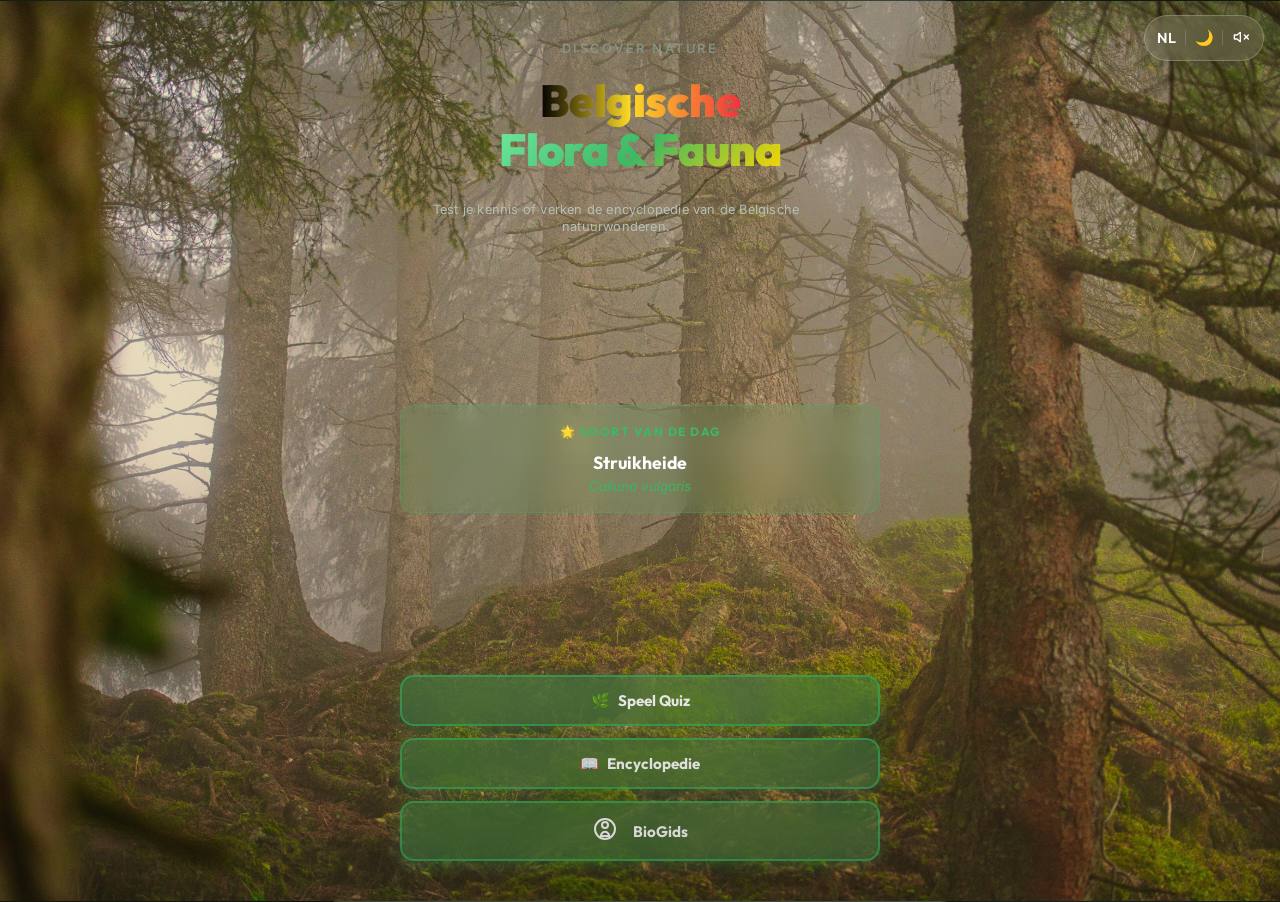
==== index.html @ beb0c64a "Make SOTD card same width as action buttons - Set SOTD card max-width to 480px matching button conta" ====
<!DOCTYPE html>
<html lang="en">
<head>
    <meta charset="UTF-8">
    <meta name="viewport" content="width=device-width, initial-scale=1.0">
    <title data-i18n="title">Belgian Fauna & Flora</title>
    <link rel="manifest" href="manifest.json">
    <meta name="theme-color" content="#0f1610">
    <!-- iOS PWA -->
    <link rel="apple-touch-icon" href="assets/images/icon-180.png">
    <meta name="apple-mobile-web-app-capable" content="yes">
    <meta name="apple-mobile-web-app-status-bar-style" content="black-translucent">
    <meta name="apple-mobile-web-app-title" content="FaunaFlora">
    <link rel="preconnect" href="https://fonts.googleapis.com">
    <link rel="preconnect" href="https://fonts.gstatic.com" crossorigin>
    <link href="https://fonts.googleapis.com/css2?family=Inter:wght@300;400;600;800&family=Outfit:wght@300;500;700;900&display=swap" rel="stylesheet">
    <link rel="stylesheet" href="css/style.css?v=277">
</head>
<body>
    <div class="bg-shape bg-shape-1"></div>
    <div class="bg-shape bg-shape-2"></div>
    <div class="bg-overlay"></div>

    <!-- ══ SPLASH / LOADING SCREEN ══════════════════════════════════════ -->
    <div id="splash-screen" class="splash-screen">
        <div class="splash-content">
            <!-- Animated nature icons floating in background -->
            <div class="splash-particles">
                <span class="splash-particle" style="--delay:0s; --x:15%; --y:20%; --dur:6s">🍃</span>
                <span class="splash-particle" style="--delay:1.2s; --x:75%; --y:15%; --dur:7s">🌿</span>
                <span class="splash-particle" style="--delay:0.5s; --x:25%; --y:70%; --dur:5.5s">🦋</span>
                <span class="splash-particle" style="--delay:2s; --x:80%; --y:65%; --dur:6.5s">🌸</span>
                <span class="splash-particle" style="--delay:1.8s; --x:50%; --y:85%; --dur:5s">🍄</span>
                <span class="splash-particle" style="--delay:0.8s; --x:60%; --y:30%; --dur:7.5s">🐦</span>
                <span class="splash-particle" style="--delay:2.5s; --x:35%; --y:45%; --dur:6s">🌻</span>
                <span class="splash-particle" style="--delay:1.5s; --x:90%; --y:40%; --dur:5.8s">🦔</span>
            </div>

            <!-- Main logo area -->
            <div class="splash-logo">
                <div class="splash-icon-ring">
                    <svg viewBox="0 0 120 120" class="splash-ring-svg">
                        <circle cx="60" cy="60" r="54" fill="none" stroke="rgba(61,184,99,0.2)" stroke-width="2"/>
                        <circle cx="60" cy="60" r="54" fill="none" stroke="var(--accent-primary)" stroke-width="2.5"
                                stroke-dasharray="340" stroke-dashoffset="340" stroke-linecap="round"
                                class="splash-ring-progress"/>
                    </svg>
                    <span class="splash-leaf">🌱</span>
                </div>
            </div>

            <h1 class="splash-title">
                <span class="splash-title-top">Belgian</span>
                <span class="splash-title-main">Fauna & Flora</span>
            </h1>

            <div class="splash-loader">
                <div class="splash-loader-bar">
                    <div class="splash-loader-fill"></div>
                </div>
                <span class="splash-loader-text" id="splash-status">Laden...</span>
            </div>
        </div>
    </div>

    <main id="app-container" class="glass-panel" style="display:none;">

        <!-- ══ 1. HOME ══════════════════════════════════════════════════════ -->
        <section id="screen-home" class="screen active">
            <header>
                <div class="hero-parallax-container" id="hero-parallax">
                    <div class="hero-parallax-inner" id="hero-parallax-inner">
                        <img src="juncala-forest-homepage.jpg"
                             alt="Belgian Forest"
                             id="home-forest-img"
                             referrerpolicy="no-referrer"
                             onerror="this.parentElement.parentElement.classList.add('hero-fallback')">

                        <!-- Controls bar on hero -->
                        <div class="controls-bar hero-controls-bar">
                            <select id="lang-select" class="lang-select" aria-label="Taal kiezen">
                                <option value="nl" selected>NL</option>
                                <option value="en">EN</option>
                                <option value="fr">FR</option>
                            </select>
                            <div class="controls-divider"></div>
                            <button id="btn-dark" class="ctrl-btn" title="Dark/Light mode" aria-label="Toggle dark mode">
                                <span id="dark-icon">🌙</span>
                            </button>
                            <div class="controls-divider"></div>
                            <button id="btn-audio" class="ctrl-btn" aria-label="Toggle background sound">
                                <span id="audio-icon">
                                    <svg xmlns="http://www.w3.org/2000/svg" width="16" height="16" viewBox="0 0 24 24"
                                         fill="none" stroke="currentColor" stroke-width="2" stroke-linecap="round" stroke-linejoin="round">
                                        <polygon points="11 5 6 9 2 9 2 15 6 15 11 19 11 5"></polygon>
                                        <line x1="23" y1="9" x2="17" y2="15"></line>
                                        <line x1="17" y1="9" x2="23" y2="15"></line>
                                    </svg>
                                </span>
                            </button>
                        </div>

                        <!-- Title overlaid on hero -->
                        <div class="hero-title-overlay">
                            <div class="hero-content-top">
                                <div class="hero-subtitle" data-i18n="discover">Discover Nature</div>
                                <h1 class="hero-title">
                                    <span class="belgian-word"><span class="belgian-part-1">Belg</span><span class="belgian-part-2">ische</span></span><br>
                                    <span class="highlight">Fauna &amp; Flora</span>
                                </h1>
                                <p class="hero-description" data-i18n="desc">Test your knowledge or explore the encyclopedia of Belgium's natural wonders.</p>
                            </div>

                            <!-- Species of the Day in Hero -->
                            <div id="sotd-card-hero" class="sotd-card-hero hidden">
                                <div class="sotd-hero-label">🌟 <span data-i18n="sotdLabel">Soort van de dag</span></div>
                                <div class="sotd-hero-body">
                                    <img id="sotd-img-hero" src="" alt="" referrerpolicy="no-referrer">
                                    <div class="sotd-hero-info">
                                        <div id="sotd-name-hero" class="sotd-hero-name"></div>
                                        <div id="sotd-scientific-hero" class="sotd-hero-scientific"></div>
                                    </div>
                                </div>
                            </div>

                            <div class="hero-action-buttons">
                                <button id="btn-play-hero" class="btn btn-hero btn-hero-primary">
                                    <span class="play-svg-target" style="margin-right:8px"></span> <span data-i18n="play">Speel Quiz</span>
                                </button>
                                <button id="btn-learn-hero" class="btn btn-hero">
                                    <span class="learn-svg-target" style="margin-right:8px"></span> <span data-i18n="learn">Encyclopedie</span>
                                </button>
                                <button id="btn-biogids-hero" class="btn btn-hero">
                                    <span class="biogids-svg-target" style="margin-right:8px"></span> <span data-i18n="biogids">BioGids</span>
                                </button>
                            </div>
                        </div>
                    </div>
                </div>

            </header>

            <div id="sotd-card" class="sotd-card hidden">
                <div class="sotd-label">🌟 <span data-i18n="sotdLabel">Soort van de dag</span> <span class="sotd-tap-hint" data-i18n="sotdTap">Tik voor details →</span></div>
                <div class="sotd-body">
                    <img id="sotd-img" src="" alt="" referrerpolicy="no-referrer">
                    <div class="sotd-info">
                        <div id="sotd-name" class="sotd-name"></div>
                        <div id="sotd-scientific" class="sotd-scientific"></div>
                        <div id="sotd-fact" class="sotd-fact"></div>
                    </div>
                </div>
            </div>
        </section>

        <!-- ══ 2. QUIZ CONFIG ══════════════════════════════════════════════ -->
        <section id="screen-config" class="screen hidden">
            <div class="header-content">
                <button class="icon-btn transition back-btn" data-target="screen-home">
                    <span class="back-svg-target"></span>
                </button>
                <h1 data-i18n="setup">Quiz Instellen</h1>
            </div>
            <div class="config-hero">
                <div class="config-hero-icon"><span class="quiz-svg-target"></span></div>
                <p class="config-hero-sub" data-i18n="setupDesc">Kies je categorie en moeilijkheidsgraad</p>
            </div>
            <div class="config-options">
                <!-- Category cards -->
                <div class="form-group">
                    <label>Select Category</label>
                    <div id="category-selector" class="cat-cards-wrap">
                        <!-- Row 1: Alles + Dieren -->
                        <div class="cat-cards-row">
                            <button class="cat-card active" data-val="all" style="--card-hue:160;--card-color:#3db863">
                                <span class="cat-card-icon">🌍</span>
                                <span class="cat-card-label">Alles</span>
                            </button>
                            <button class="cat-card" data-val="dieren" style="--card-hue:200;--card-color:#56c4e8">
                                <span class="cat-card-icon">🐾</span>
                                <span class="cat-card-label">Dieren</span>
                            </button>
                        </div>
                        <div class="cat-accordion" data-for="dieren">
                            <button class="select-chip sub-chip" data-val="fauna">🦊 Zoogdieren</button>
                            <button class="select-chip sub-chip" data-val="birds">🐦 Vogels</button>
                            <button class="select-chip sub-chip" data-val="insects">🦋 Insecten</button>
                        </div>
                        <!-- Row 2: Planten + Fungi -->
                        <div class="cat-cards-row">
                            <button class="cat-card" data-val="planten" style="--card-hue:110;--card-color:#7ec860">
                                <span class="cat-card-icon">🌿</span>
                                <span class="cat-card-label">Planten</span>
                            </button>
                            <button class="cat-card" data-val="fungi" style="--card-hue:275;--card-color:#c87ef0">
                                <span class="cat-card-icon">🍄</span>
                                <span class="cat-card-label">Fungi</span>
                            </button>
                        </div>
                        <div class="cat-accordion" data-for="planten">
                            <button class="select-chip sub-chip" data-val="flora">🌸 Wilde Bloemen</button>
                            <button class="select-chip sub-chip" data-val="trees">🌲 Bomen</button>
                            <button class="select-chip sub-chip" data-val="agriculture">🌾 Gekweekt</button>
                        </div>
                    </div>
                </div>
                <!-- Difficulty -->
                <div class="form-group">
                    <label>Select Difficulty</label>
                    <div class="difficulty-bar" id="difficulty-selector">
                        <button class="diff-btn active" data-val="easy">
                            <span class="diff-stars">★</span>
                            <span class="diff-label">Gemakkelijk</span>
                        </button>
                        <button class="diff-btn" data-val="medium">
                            <span class="diff-stars">★★</span>
                            <span class="diff-label">Gemiddeld</span>
                        </button>
                        <button class="diff-btn" data-val="hard">
                            <span class="diff-stars">★★★</span>
                            <span class="diff-label">Moeilijk</span>
                        </button>
                        <button class="diff-btn" data-val="mixed">
                            <span class="diff-stars">🔀</span>
                            <span class="diff-label">Willekeurig</span>
                        </button>
                    </div>
                </div>
            </div>
            <!-- Quiz Length -->
            <div class="form-group" style="padding: 0 1rem;">
                <label id="label-quiz-length" style="color:var(--text-secondary);font-size:.85rem;font-weight:600;text-transform:uppercase;letter-spacing:.06em;display:block;margin-bottom:.5rem;">Aantal vragen</label>
                <div id="length-selector" class="length-selector-row">
                    <button class="length-btn" data-val="5">5</button>
                    <button class="length-btn active" data-val="10">10</button>
                    <button class="length-btn" data-val="20">20</button>
                </div>
            </div>
            <div id="config-species-count" class="config-species-count"></div>
            <div class="action-buttons bottom">
                <button id="btn-start-quiz" class="btn btn-primary w-100">Start Quiz</button>
            </div>
        </section>

        <!-- ══ 3. ACTIVE QUIZ ══════════════════════════════════════════════ -->
        <section id="screen-quiz" class="screen hidden">
            <header class="quiz-header">
                <button id="btn-stop-quiz" class="btn-stop" title="Stop quiz">✕</button>
                <div class="progress-container">
                    <div class="progress-text">Vraag <span id="current-q-num">1</span> van <span id="progress-total">10</span></div>
                    <div class="xp-bar-wrapper">
                        <div class="progress-bar">
                            <div id="progress-fill" class="progress-fill" style="width:10%"></div>
                        </div>
                        <div class="xp-label">
                            <span class="xp-icon">⚡</span>
                            <span id="xp-display">0 XP</span>
                        </div>
                    </div>
                </div>
                <div class="score-pill">🏅 <span id="current-score">0</span></div>
            </header>

            <div class="question-container">
                <h3 id="question-text">Identify this species</h3>
                <div class="image-wrapper glass-panel-inner">
                    <button id="btn-prev-image" class="image-nav-btn image-nav-btn-left" style="display:none;" aria-label="Previous image">
                        <svg viewBox="0 0 24 24" fill="none" stroke="currentColor" stroke-width="2.5" stroke-linecap="round" stroke-linejoin="round">
                            <polyline points="15 18 9 12 15 6"></polyline>
                        </svg>
                    </button>
                    <img id="question-image" src="" alt="Mystery Species" referrerpolicy="no-referrer"/>
                    <img id="range-image" src="" alt="Species Range" class="hidden" referrerpolicy="no-referrer"/>
                    <button id="btn-next-image" class="image-nav-btn image-nav-btn-right" style="display:none;" aria-label="Next image">
                        <svg viewBox="0 0 24 24" fill="none" stroke="currentColor" stroke-width="2.5" stroke-linecap="round" stroke-linejoin="round">
                            <polyline points="9 18 15 12 9 6"></polyline>
                        </svg>
                    </button>
                    <div id="image-loader" class="loader"></div>
                    <div id="image-counter" class="image-counter" style="display:none;">1/1</div>
                    <div class="image-nav-hint" id="image-nav-hint" style="display:none;">← → foto's</div>
                </div>
            </div>

            <div class="answers-grid" id="answers-container"></div>

            <div class="quiz-controls">
                <button id="btn-hint" class="btn btn-secondary btn-hint">
                    <span class="icon">💡</span> <span data-i18n="hint">Tip</span>
                </button>
                <button id="btn-range" class="btn btn-secondary btn-range hidden">
                    <span class="icon">🗺️</span> <span data-i18n="range">Kaart</span>
                </button>
                <button id="btn-next-question" class="btn btn-primary btn-next hidden">
                    <span data-i18n="next">Next</span> →
                </button>
            </div>
        </section>

        <!-- Stop modal -->
        <div id="stop-confirm-modal" class="stop-modal hidden">
            <div class="stop-modal-box glass-panel-inner">
                <div class="stop-modal-icon">🛑</div>
                <h3 id="stop-modal-title">Stop the quiz?</h3>
                <p id="stop-modal-desc">Your progress will be lost.</p>
                <div class="stop-modal-actions">
                    <button id="btn-stop-confirm" class="btn btn-primary">Yes, stop</button>
                    <button id="btn-stop-cancel" class="btn btn-secondary">Keep playing</button>
                </div>
            </div>
        </div>

        <!-- ══ 4. RESULTS ══════════════════════════════════════════════════ -->
        <section id="screen-results" class="screen hidden">
            <header><h2 id="results-title">Quiz Voltooid!</h2></header>
            <div class="results-card glass-panel-inner">
                <div class="score-circle">
                    <span id="final-score">0</span><span class="out-of" id="out-of-total">/10</span>
                </div>
                <h3 id="score-message">Goed gedaan!</h3>
                <p id="score-details">Je bent een echte kenner van de natuur.</p>
            </div>
            <!-- Fout-overzicht -->
            <div id="wrong-answers-section" class="wrong-answers-section hidden">
                <h3 class="wrong-answers-header">❌ <span id="wrong-answers-label">Fout beantwoord</span></h3>
                <div id="wrong-answers-grid" class="wrong-answers-grid"></div>
            </div>
            <div class="action-buttons">
                <button id="btn-play-again" class="btn btn-primary">Opnieuw</button>
                <button id="btn-results-home" class="btn btn-outline">Menu</button>
            </div>
        </section>

        <!-- ══ 5. ENCYCLOPEDIE ════════════════════════════════════════════ -->
        <section id="screen-learn" class="screen hidden">

            <div class="header-content">
                <button class="icon-btn transition back-btn" data-target="screen-home">
                    <span class="back-svg-target"></span>
                </button>
                <h1 data-i18n="learn">Encyclopedie</h1>
            </div>

            <!-- Search -->
            <div class="search-container">
                <div class="search-wrapper">
                    <span class="search-svg-target search-icon-abs"></span>
                    <input type="text" id="species-search"
                           placeholder="Zoek op naam, wetenschappelijke naam of familie..."
                           autocomplete="off">
                    <div class="search-suggestions" id="species-suggestions"></div>
                </div>
            </div>

            <!-- ── PRIMARY CATEGORY TABS (Hierarchical: Dieren / Planten / Fungi) ── -->
            <div class="filter-bar-row">
                <div class="filter-tabs" id="learn-filters">
                    <button class="tab active" data-filter="all">🌍 Alles</button>
                    <button class="tab tab-has-sub" data-filter="dieren">🐾 Dieren ▾</button>
                    <button class="tab tab-has-sub" data-filter="planten">🌿 Planten ▾</button>
                    <button class="tab tab-has-sub" data-filter="fungi">🍄 Fungi ▾</button>
                    <button class="tab" data-filter="collected">🏆 Collectie</button>
                </div>
                <button class="enc-sort-btn" id="enc-sort-btn" title="Sorteer A–Z / Z–A">A–Z ↕</button>
            </div>

            <!-- ── SUB-FILTER ROW ─────────────────────────────────────────
                 Level 2: children of Dieren / Planten / Fungi.
                 Level 3: deeper filters shown when a child is selected.    -->
            <div class="sub-filter-row hidden" id="sub-filters">

                <!-- Dieren sub-groups (level 2) -->
                <div class="sub-group" data-parent="dieren">
                    <span class="sub-label">Onderverdeling</span>
                    <button class="sub-tab active" data-subfilter="dieren_all">Alles</button>
                    <button class="sub-tab" data-subfilter="dieren_mammals">🦊 Zoogdieren</button>
                    <button class="sub-tab" data-subfilter="dieren_birds">🐦 Vogels</button>
                    <button class="sub-tab" data-subfilter="dieren_reptiles">🦎 Reptielen</button>
                    <button class="sub-tab" data-subfilter="dieren_amphibians">🐸 Amfibieën</button>
                    <button class="sub-tab" data-subfilter="dieren_insects">🦋 Insecten</button>
                </div>

                <!-- Planten sub-groups (level 2) -->
                <div class="sub-group hidden" data-parent="planten">
                    <span class="sub-label">Onderverdeling</span>
                    <button class="sub-tab active" data-subfilter="planten_all">Alles</button>
                    <button class="sub-tab" data-subfilter="planten_flora">🌸 Wilde Bloemen</button>
                    <button class="sub-tab" data-subfilter="planten_trees">🌲 Bomen</button>
                    <button class="sub-tab" data-subfilter="planten_agriculture">🌾 Landbouwgewassen</button>
                </div>

                <!-- Fungi sub-groups (level 2) -->
                <div class="sub-group hidden" data-parent="fungi">
                    <span class="sub-label">Onderverdeling</span>
                    <button class="sub-tab active" data-subfilter="fungi_all">Alles</button>
                    <button class="sub-tab" data-subfilter="fungi_basidio">🍄 Basidiomyceten</button>
                    <button class="sub-tab" data-subfilter="fungi_asco">🧫 Ascomyceten</button>
                </div>
            </div>

            <!-- ── PHYLOGENY BANNER — navigates to screen-phylo in-app ────────────── -->
            <div class="phylo-banner">
                <div class="phylo-banner-left">
                    <div class="phylo-banner-icon">🌳</div>
                    <div class="phylo-banner-text">
                        <strong>Fylogenetische boom</strong>
                        <span>Bekijk de evolutionaire verwantschappen van alle soorten</span>
                    </div>
                </div>
                <button id="btn-open-phylo" class="phylo-banner-btn">
                    Bekijk boom <span>→</span>
                </button>
            </div>

            <!-- Species grid -->
            <div class="grid-container" id="learn-grid"></div>
        </section>

        <!-- ══ BIOGIDS SCREEN ═════════════════════════════════════════════ -->
        <section id="screen-biogids" class="screen hidden">
            <div class="header-content">
                <button class="icon-btn transition back-btn" data-target="screen-home">
                    <span class="back-svg-target"></span>
                </button>
                <h1>BioGids</h1>
            </div>

            <!-- Search bar -->
            <div class="biogids-search-wrap">
                <input class="biogids-search-input" id="biogids-search" type="text" placeholder="Zoek onderwerp…" data-placeholder="biogidsSearch">
            </div>

            <!-- BioGids cards grid -->
            <div class="biogids-grid" id="biogids-grid"></div>

            <!-- Empty state -->
            <div class="biogids-empty" id="biogids-empty" style="display:none">
                <div class="biogids-empty-icon">🔍</div>
                <p data-i18n="noResults">Geen onderwerpen gevonden</p>
            </div>
        </section>

        <!-- ══ PHYLOGENY SCREEN ══════════════════════════════════════════ -->
        <section id="screen-phylo" class="screen hidden phylo-screen">
            <div class="header-content">
                <button class="icon-btn transition back-btn" data-target="screen-learn">
                    <span class="back-svg-target"></span>
                </button>
                <h1>🌳 Fylogenetische boom</h1>
                <div class="phylo-sp-count" id="phylo-sp-count"></div>
            </div>

            <div class="phylo-filter-bar" id="phylo-filter-bar">
                <button class="phylo-chip active" data-g="all">🌍 Alles</button>
                <button class="phylo-chip" data-g="dieren">🐾 Dieren</button>
                <button class="phylo-chip" data-g="planten">🌿 Planten</button>
                <button class="phylo-chip" data-g="fungi">🍄 Fungi</button>
                <div class="phylo-search-wrap">
                    <input class="phylo-search-input" id="phylo-search" type="text" placeholder="Zoek soort…">
                </div>
            </div>

            <div class="phylo-legend">
                <span class="phylo-leg"><span class="phylo-leg-dot" style="background:#3db863"></span>Zoogdieren</span>
                <span class="phylo-leg"><span class="phylo-leg-dot" style="background:#56c4e8"></span>Vogels</span>
                <span class="phylo-leg"><span class="phylo-leg-dot" style="background:#f0c05a"></span>Insecten</span>
                <span class="phylo-leg"><span class="phylo-leg-dot" style="background:#7ec860"></span>Dicotylen</span>
                <span class="phylo-leg"><span class="phylo-leg-dot" style="background:#f0c05a;border:1px dashed #c89030"></span>Monocotylen</span>
                <span class="phylo-leg"><span class="phylo-leg-dot" style="background:#c87ef0"></span>Fungi</span>
                <span class="phylo-leg"><span class="phylo-leg-dot" style="background:#8de87a"></span>Reptielen/Amfibieën</span>
            </div>

            <div class="phylo-tree-wrap" id="phylo-tree-wrap">
                <div class="phylo-empty" id="phylo-empty" style="display:none">
                    <div class="phylo-empty-icon">🌱</div>
                    <p>Geen soorten gevonden</p>
                </div>
            </div>
        </section>

    </main>

    <!-- ══ SPECIES DETAIL MODAL ══════════════════════════════════════════ -->
    <div id="details-modal" class="modal-backdrop hidden">
        <div class="modal wikipedia-article glass-panel">
            <button id="btn-close-modal" class="btn-close">×</button>
            <div class="article-header">
                <div class="tag" id="modal-tag">Category</div>
                <h1 id="modal-title">Species Name</h1>
                <h4 id="modal-scientific">Scientific Name</h4>
            </div>
            <div class="article-body">
                <div class="article-main">
                    <p id="modal-description">Description goes here.</p>
                    <div class="article-section fun-fact-section" id="modal-funfact-section" style="display:none">
                        <h3><span class="icon">💡</span> <span id="label-funfact">Wist je dat?</span></h3>
                        <p id="modal-funfact-text" class="fun-fact-text"></p>
                    </div>
                    <div class="article-section">
                        <h3><span class="icon">🏘️</span> Habitat</h3>
                        <p id="modal-habitat-text"></p>
                    </div>
                    <div class="article-section">
                        <h3><span class="icon">💎</span> <span id="label-rarity">Rarity</span></h3>
                        <p id="modal-rarity-text"></p>
                    </div>
                    <div class="article-section">
                        <h3><span class="icon">📏</span> <span id="label-size">Size</span></h3>
                        <p id="modal-size-text"></p>
                    </div>
                    <div class="article-section">
                        <h3><span class="icon">🍽️</span> <span id="label-diet">Diet</span></h3>
                        <p id="modal-diet-text"></p>
                    </div>
                </div>
                <aside class="infobox">
                    <div class="infobox-image">
                        <img id="modal-image" src="" alt="Species Detail" referrerpolicy="no-referrer">
                    </div>
                    <div class="infobox-title" id="label-classification">Scientific Classification</div>
                    <table class="infobox-table">
                        <tr><th id="label-info-scientific">Species</th><td id="modal-infobox-scientific" style="font-style:italic">—</td></tr>
                        <tr><th id="label-info-family">Family</th><td id="modal-infobox-family">—</td></tr>
                        <tr><th id="label-info-category">Category</th><td id="modal-infobox-category">—</td></tr>
                        <tr><th id="label-info-habitat">Habitat</th><td id="modal-habitat">—</td></tr>
                        <tr><th id="label-info-rarity">Rarity</th><td id="modal-rarity">—</td></tr>
                        <tr><th id="label-info-size">Size</th><td id="modal-infobox-size">—</td></tr>
                        <tr><th id="label-info-diet">Diet</th><td id="modal-infobox-diet">—</td></tr>
                        <tr id="modal-iucn-row" style="display:none">
                          <th>IUCN</th>
                          <td><span id="modal-iucn-badge" class="iucn-badge">LC</span></td>
                        </tr>
                    </table>
                </aside>
                <div id="modal-xeno-section" style="display:none;padding:12px 0 0;">
                    <a id="modal-xeno-link" href="#" target="_blank" rel="noopener" class="xeno-btn">
                        <span class="xeno-icon">🔊</span>
                        <span id="xeno-label">Beluister geluiden op Xeno-canto</span>
                        <span class="xeno-arrow">↗</span>
                    </a>
                </div>
            </div>
        </div>
    </div>

    <!-- ══ BIOGIDS DETAIL MODAL ══════════════════════════════════════════ -->
    <div id="biogids-detail-modal" class="modal-backdrop hidden">
        <div class="modal biogids-modal glass-panel">
            <button id="btn-close-biogids-modal" class="btn-close">×</button>
            <div class="biogids-modal-header">
                <div class="biogids-modal-icon" id="biogids-modal-icon">🔬</div>
                <h1 id="biogids-modal-title">Topic Title</h1>
            </div>
            <div class="biogids-modal-body">
                <!-- Content section -->
                <div class="biogids-content">
                    <p id="biogids-modal-content">Content goes here.</p>

                    <!-- Comparison table if applicable -->
                    <div id="biogids-comparison-section" class="biogids-comparison-section" style="display:none">
                        <h3>Vergelijking</h3>
                        <div class="biogids-comparison-table" id="biogids-comparison-table"></div>
                    </div>

                    <!-- Related species -->
                    <div id="biogids-species-section" class="biogids-species-section" style="display:none">
                        <h3>Voorbeeldsoorten</h3>
                        <div class="biogids-species-links" id="biogids-species-links"></div>
                    </div>
                </div>

                <!-- Quiz section -->
                <div class="biogids-quiz-section" id="biogids-quiz-section">
                    <h3>📝 Mini-Quiz</h3>
                    <div class="quiz-container" id="quiz-container"></div>
                </div>
            </div>
        </div>
    </div>

    <script src="js/data/species_data.js?v=275"></script>
    <script src="js/data/biogids_data.js?v=275"></script>
    <script src="js/app.js?v=275"></script>
    <script>
        if ('serviceWorker' in navigator) {
            window.addEventListener('load', () => {
                navigator.serviceWorker.register('./sw.js')
                    .then(r => console.log('SW OK', r))
                    .catch(e => console.log('SW fail', e));
            });
        }
    </script>
</body>
</html>
---- css/style.css ----
/* ==========================================================================
   Light mode (toggled via body.light-mode)
   ========================================================================== */
body.light-mode {
    --bg-dark: #f0f4f0;
    --bg-gradient-start: #e8f5e9;
    --bg-gradient-end: #c8e6c9;
    --bg-overlay: rgba(255, 255, 255, 0.25);
    --glass-bg: rgba(255, 255, 255, 0.65);
    --glass-border: rgba(0, 0, 0, 0.1);
    --glass-shadow: 0 8px 32px 0 rgba(0, 0, 0, 0.12);
    --text-primary: #1a2e1a;
    --text-secondary: #3d5a3d;
    --text-tertiary: #5a7a5a;
    background: linear-gradient(135deg, var(--bg-gradient-start), var(--bg-gradient-end)) !important;
    color: var(--text-primary);
}
body.light-mode .bg-shape { opacity: 0.12; }
body.light-mode .glass-panel,
body.light-mode .glass-panel-inner {
    background: rgba(255,255,255,0.7) !important;
    border-color: rgba(0,0,0,0.08) !important;
    color: var(--text-primary);
}
body.light-mode .screen { background: transparent; }
body.light-mode .icon-btn { color: var(--text-primary); }
body.light-mode .answer-widget { background: rgba(0,0,0,0.06); border-color: rgba(0,0,0,0.15); color: var(--text-primary); }
body.light-mode .select-chip, body.light-mode .diff-btn { background: rgba(0,0,0,0.06); border-color: rgba(0,0,0,0.15); color: var(--text-primary); }
body.light-mode .infobox { background: rgba(0,0,0,0.04); }
body.light-mode .infobox th, body.light-mode .infobox td { border-color: rgba(0,0,0,0.08); color: var(--text-primary); }
body.light-mode .learn-card-info { background: rgba(255,255,255,0.9); }
body.light-mode .learn-card-title, body.light-mode .learn-card-scientific { color: var(--text-primary); }
body.light-mode .wrong-answer-card { background: rgba(0,0,0,0.04); border-color: rgba(0,0,0,0.1); }

/* ==========================================================================
   Design System variables
   ========================================================================== */
:root {
    /* Background */
    --bg-dark: #0f1610;
    --bg-gradient-start: #0d1810;
    --bg-gradient-end: #1a3a22;
    --bg-overlay: rgba(0, 0, 0, 0.4);

    /* Primary Action Colors */
    --accent-primary: #3db863;
    --accent-primary-hover: #50d98a;
    --accent-primary-dark: #2a8c47;
    --accent-primary-light: #70e8a0;

    /* Secondary & Accent */
    --accent-secondary: #ffd700;
    --accent-secondary-light: #ffeb66;
    --accent-tertiary: #ef3340;

    /* Status Colors */
    --success-color: #2bcf65;
    --success-bg: rgba(43, 207, 101, 0.15);
    --warning-color: #ffb648;
    --warning-bg: rgba(255, 182, 72, 0.15);
    --error-color: #f05454;
    --error-bg: rgba(240, 84, 84, 0.15);
    --info-color: #56b4e8;
    --info-bg: rgba(86, 180, 232, 0.15);

    /* Text */
    --text-primary: #ffffff;
    --text-secondary: #b3bfb7;
    --text-tertiary: #8a9a8f;

    /* Glass Morphism */
    --glass-bg: rgba(255, 255, 255, 0.06);
    --glass-border: rgba(255, 255, 255, 0.12);
    --glass-shadow: 0 8px 32px 0 rgba(0, 0, 0, 0.37);
    --glass-blur: blur(12px);

    /* Typography */
    --font-heading: 'Outfit', sans-serif;
    --font-body: 'Inter', sans-serif;

    /* Spacing & Radius */
    --border-radius-lg: 24px;
    --border-radius-md: 16px;
    --border-radius-sm: 8px;

    /* Transitions */
    --transition-fast: 0.2s ease;
    --transition-smooth: 0.4s cubic-bezier(0.16, 1, 0.3, 1);
    --transition-bounce: 0.4s cubic-bezier(0.68, -0.55, 0.265, 1.55);
}

/* ==========================================================================
   Base Reset
   ========================================================================== */
* {
    margin: 0;
    padding: 0;
    box-sizing: border-box;
}

body {
    background-color: var(--bg-dark);
    color: var(--text-primary);
    font-family: var(--font-body);
    min-height: 100vh;
    display: flex;
    justify-content: center;
    align-items: flex-start;
    padding: 0;
    overflow-x: hidden;
    position: relative;
    -webkit-font-smoothing: antialiased;
}

/* ==========================================================================
   Animated Background
   ========================================================================== */
.bg-overlay {
    position: fixed;
    top: 0; left: 0; right: 0; bottom: 0;
    background: radial-gradient(circle at 50% 100%, var(--bg-gradient-end) 0%, var(--bg-gradient-start) 100%);
    z-index: -2;
}

.bg-shape {
    position: fixed;
    filter: blur(80px);
    z-index: -1;
    opacity: 0.6;
    animation: float 20s infinite ease-in-out;
}

.bg-shape-1 {
    width: 40vw; height: 40vw;
    background: radial-gradient(circle, #225a38 0%, transparent 70%);
    top: -10%; left: -10%;
    animation-delay: 0s;
}

.bg-shape-2 {
    width: 50vw; height: 50vw;
    background: radial-gradient(circle, #1c4558 0%, transparent 70%);
    bottom: -20%; right: -10%;
    animation-delay: -5s;
}

@keyframes float {
    0%, 100% { transform: translate(0, 0); }
    33% { transform: translate(30px, -50px); }
    66% { transform: translate(-20px, 20px); }
}

/* ==========================================================================
   Typography
   ========================================================================== */
h1, h2, h3, h4 {
    font-family: var(--font-heading);
    font-weight: 700;
    line-height: 1.3;
    color: var(--text-primary);
}

h1 {
    font-size: 3.8rem;
    margin-bottom: 24px;
    letter-spacing: -0.8px;
    font-weight: 900;
    line-height: 1.15;
}

h2 {
    font-size: 2.4rem;
    margin-bottom: 20px;
    font-weight: 800;
    letter-spacing: -0.5px;
}

h3 {
    font-size: 1.7rem;
    margin-bottom: 14px;
    font-weight: 700;
}

.highlight {
    color: var(--accent-primary);
    background: linear-gradient(135deg, var(--accent-primary), var(--accent-secondary));
    -webkit-background-clip: text;
    background-clip: text;
    -webkit-text-fill-color: transparent;
}

.gradient-belgian {
    background: linear-gradient(90deg, #000000 0%, #FDDA24 45%, #EF3340 100%);
    -webkit-background-clip: text;
    background-clip: text;
    -webkit-text-fill-color: transparent;
    font-weight: 900;
    letter-spacing: -0.5px;
}

p {
    color: var(--text-secondary);
    line-height: 1.7;
    font-size: 1.05rem;
    letter-spacing: 0.2px;
}

.subtitle {
    text-transform: uppercase;
    letter-spacing: 3.5px;
    font-size: 0.85rem;
    color: var(--text-secondary);
    margin-bottom: 12px;
    font-weight: 600;
    opacity: 0.9;
}

/* ==========================================================================
   Glassmorphism
   ========================================================================== */
.glass-panel {
    background: var(--glass-bg);
    backdrop-filter: var(--glass-blur);
    -webkit-backdrop-filter: var(--glass-blur);
    border: 1px solid var(--glass-border);
    box-shadow: var(--glass-shadow);
    border-radius: var(--border-radius-lg);
    width: 90%;
    max-width: 650px;
    min-height: 80vh;
    padding: 0 32px 0 32px;
    position: relative;
    overflow: visible;
    display: flex;
    flex-direction: column;
}

.glass-panel-inner {
    background: rgba(0, 0, 0, 0.2);
    border: 1px solid rgba(255, 255, 255, 0.05);
    border-radius: var(--border-radius-md);
    padding: 28px;
}

/* ==========================================================================
   Screen Management
   ========================================================================== */
.screen {
    display: none;
    flex-direction: column;
    height: 100%;
    flex: 1;
    animation: fadeIn var(--transition-smooth);
}

.screen.active { display: flex; }

#screen-home {
    padding: 0 !important;
    min-height: auto;
}

.hidden { display: none !important; }

@keyframes fadeIn {
    from { opacity: 0; transform: translateY(10px); }
    to { opacity: 1; transform: translateY(0); }
}

/* ==========================================================================
   HERO PARALLAX - IMMERSIVE FULL SCREEN
   ========================================================================== */
.hero-parallax-container {
    width: 100vw;
    height: 100vh;
    margin-top: 0;
    margin-left: calc(-50vw + 50%);
    border-radius: 0;
    overflow: hidden;
    position: relative;
    box-shadow: none;
    background: linear-gradient(135deg, #c8e6c9 0%, #e8f5e9 100%);
}

.hero-parallax-inner {
    width: 100%;
    height: 100%;
    position: absolute;
    top: 0;
    left: 0;
    will-change: transform;
}

.hero-parallax-inner img {
    width: 100%;
    height: 100%;
    object-fit: cover;
    display: block;
    transition: opacity 0.5s ease;
}

/* Fallback state when image 404s */
.hero-fallback .hero-parallax-inner::before {
    content: '🌲🦊🌿🐦🍄';
    position: absolute;
    inset: 0;
    display: flex;
    align-items: center;
    justify-content: center;
    font-size: 2.5rem;
    letter-spacing: 12px;
    background: linear-gradient(135deg, #1a3d22, #0d2b18);
    z-index: 1;
}

/* Controls bar on hero */
.hero-controls-bar {
    position: absolute;
    top: 14px;
    right: 16px;
    z-index: 3;
    margin: 0 !important;
    background: rgba(255, 255, 255, 0.12) !important;
    border: 1px solid rgba(255, 255, 255, 0.2) !important;
    border-radius: 50px !important;
    backdrop-filter: blur(12px) !important;
    padding: 6px 4px !important;
    display: flex !important;
    align-items: center !important;
    gap: 0 !important;
}

.hero-controls-bar .lang-select,
.hero-controls-bar .ctrl-btn {
    background: transparent !important;
    border: none !important;
    color: var(--text-primary) !important;
    padding: 6px 0 !important;
    border-radius: 40px !important;
    transition: all var(--transition-fast) !important;
    flex: 1 !important;
    display: flex !important;
    align-items: center !important;
    justify-content: center !important;
    min-width: 36px !important;
    height: 32px !important;
}

.hero-controls-bar .lang-select {
    font-weight: 600 !important;
    font-size: 0.9rem !important;
    text-align: center !important;
}

.hero-controls-bar .ctrl-btn {
    width: auto !important;
}

.hero-controls-bar .controls-divider {
    background: rgba(255, 255, 255, 0.15) !important;
    height: 16px !important;
    width: 1px !important;
    margin: 0 !important;
    flex-shrink: 0 !important;
}

.hero-controls-bar .lang-select:hover,
.hero-controls-bar .ctrl-btn:hover {
    background: rgba(255, 255, 255, 0.2) !important;
}

/* Title overlay on hero */
.hero-title-overlay {
    position: absolute;
    inset: 0;
    display: flex;
    flex-direction: column;
    justify-content: space-between;
    align-items: center;
    padding: 40px 24px;
    z-index: 2;
    background: linear-gradient(
        135deg,
        rgba(0, 0, 0, 0.08) 0%,
        rgba(0, 0, 0, 0.12) 50%,
        rgba(0, 0, 0, 0.15) 100%
    );
    color: var(--text-primary);
    text-align: center;
}

.hero-content-top {
    display: flex;
    flex-direction: column;
    gap: 16px;
}

.hero-action-buttons {
    display: flex;
    flex-direction: column;
    gap: 12px;
    width: 100%;
    max-width: 480px;
}

/* SOTD in Hero */
.sotd-card-hero {
    background: rgba(61, 184, 99, 0.15);
    border: 1px solid rgba(61, 184, 99, 0.35);
    border-radius: 12px;
    padding: 18px 20px;
    margin: 28px auto 20px auto;
    width: 100%;
    max-width: 480px;
    backdrop-filter: blur(12px);
    transition: all 0.3s ease;
}

.sotd-card-hero.hidden {
    display: none;
}

.sotd-hero-label {
    font-family: var(--font-heading);
    font-weight: 700;
    font-size: 0.75rem;
    text-transform: uppercase;
    letter-spacing: 1.5px;
    color: var(--accent-primary);
    margin-bottom: 12px;
}

.sotd-hero-body {
    display: flex;
    gap: 16px;
    align-items: center;
}

.sotd-hero-body img {
    width: 72px;
    height: 72px;
    border-radius: 10px;
    object-fit: cover;
    border: 1px solid rgba(61, 184, 99, 0.3);
    flex-shrink: 0;
    background: rgba(0, 0, 0, 0.2);
}

.sotd-hero-info {
    flex: 1;
}

.sotd-hero-name {
    font-family: var(--font-heading);
    font-size: 1.1rem;
    font-weight: 700;
    color: var(--text-primary);
    margin-bottom: 4px;
}

.sotd-hero-scientific {
    font-size: 0.85rem;
    color: var(--accent-primary);
    font-style: italic;
}

.hero-subtitle {
    font-size: 0.8rem;
    font-weight: 600;
    letter-spacing: 2.5px;
    text-transform: uppercase;
    color: var(--text-tertiary);
    margin-bottom: 4px;
    opacity: 0.85;
}

.hero-title {
    font-family: var(--font-heading);
    font-size: 2.8rem;
    font-weight: 900;
    line-height: 1.1;
    margin-bottom: 10px;
    color: var(--text-primary);
}

.belgian-word {
    display: block;
}

.belgian-part-1 {
    color: #000000;
    font-weight: 900;
}

.belgian-part-2 {
    color: #FDDA24;
    font-weight: 900;
}

.hero-title .highlight {
    background: linear-gradient(135deg, var(--accent-primary-light), var(--accent-primary), var(--accent-secondary));
    -webkit-background-clip: text;
    -webkit-text-fill-color: transparent;
    background-clip: text;
}

.hero-description {
    font-size: 0.8rem;
    color: var(--text-secondary);
    line-height: 1.35;
    max-width: 90%;
}

/* Gradient overlay on hero (subtle background) */
.hero-parallax-container::after {
    content: '';
    position: absolute;
    inset: 0;
    background: linear-gradient(
        to bottom,
        transparent 50%,
        rgba(15, 22, 16, 0.2) 100%
    );
    pointer-events: none;
    z-index: 1;
}

.hero-overlay-text {
    position: absolute;
    bottom: 14px;
    left: 16px;
    z-index: 2;
}

.hero-badge {
    background: rgba(61, 184, 99, 0.2);
    border: 1px solid rgba(61, 184, 99, 0.4);
    backdrop-filter: blur(6px);
    color: var(--accent-primary);
    font-family: var(--font-heading);
    font-weight: 700;
    font-size: 0.8rem;
    padding: 5px 12px;
    border-radius: 20px;
    letter-spacing: 1px;
}

/* ==========================================================================
   SPECIES OF THE DAY
   ========================================================================== */
.sotd-card {
    display: none;
}

.sotd-card:hover {
    background: rgba(61, 184, 99, 0.14);
    border-color: rgba(61, 184, 99, 0.5);
    transform: translateY(-2px);
}

.sotd-card:active {
    transform: translateY(0);
}

.sotd-label {
    font-family: var(--font-heading);
    font-weight: 700;
    font-size: 0.75rem;
    text-transform: uppercase;
    letter-spacing: 2px;
    color: var(--accent-primary);
    margin-bottom: 10px;
}

.sotd-body {
    display: flex;
    gap: 14px;
    align-items: center;
}

.sotd-body img {
    width: 64px;
    height: 64px;
    border-radius: 10px;
    object-fit: cover;
    border: 1px solid rgba(255,255,255,0.1);
    flex-shrink: 0;
    background: rgba(0,0,0,0.3);
}

.sotd-info { flex: 1; min-width: 0; }

.sotd-name {
    font-family: var(--font-heading);
    font-weight: 700;
    font-size: 1rem;
    color: var(--text-primary);
    white-space: nowrap;
    overflow: hidden;
    text-overflow: ellipsis;
}

.sotd-scientific {
    font-style: italic;
    font-size: 0.78rem;
    color: var(--text-secondary);
    margin-bottom: 6px;
}

.sotd-fact {
    font-size: 0.82rem;
    color: var(--text-secondary);
    line-height: 1.4;
    display: -webkit-box;
    -webkit-line-clamp: 2;
    -webkit-box-orient: vertical;
    overflow: hidden;
}

.sotd-tap-hint {
    float: right;
    font-weight: 400;
    font-size: 0.65rem;
    text-transform: none;
    letter-spacing: 0.5px;
    opacity: 0.5;
    transition: opacity 0.2s;
}

.sotd-card:hover .sotd-tap-hint {
    opacity: 0.9;
}

/* ==========================================================================
   Buttons — Primary (filled) vs Outline
   ========================================================================== */
.btn {
    font-family: var(--font-heading);
    font-weight: 600;
    font-size: 1.1rem;
    padding: 16px 32px;
    border-radius: 50px;
    border: none;
    cursor: pointer;
    transition: var(--transition-smooth);
    display: flex;
    align-items: center;
    justify-content: center;
    gap: 10px;
}

/* Filled — main CTA */
.btn-primary {
    background: var(--accent-primary);
    color: #fff;
    border: 2px solid var(--accent-primary);
    box-shadow: 0 4px 15px rgba(61, 184, 99, 0.3);
}

.btn-primary:hover {
    background: var(--accent-primary-hover);
    border-color: var(--accent-primary-hover);
    transform: translateY(-4px) scale(1.02);
    box-shadow: 0 12px 30px rgba(61, 184, 99, 0.5), inset 0 0 20px rgba(255, 255, 255, 0.1);
}

.btn-primary:active {
    transform: translateY(-1px) scale(0.98);
}

/* Outlined — secondary CTA */
.btn-outline {
    background: transparent;
    color: var(--accent-primary);
    border: 2px solid var(--accent-primary);
}

.btn-outline:hover {
    background: rgba(61, 184, 99, 0.15);
    border-color: var(--accent-primary-hover);
    color: var(--accent-primary-hover);
    transform: translateY(-4px) scale(1.02);
    box-shadow: 0 8px 20px rgba(61, 184, 99, 0.25);
}

.btn-outline:active {
    transform: translateY(-1px) scale(0.98);
}

/* Ghost — tertiary / utility */
.btn-secondary {
    background: rgba(255, 255, 255, 0.1);
    color: var(--text-primary);
    border: 1px solid rgba(255, 255, 255, 0.2);
    backdrop-filter: blur(5px);
}

.btn-secondary:hover {
    background: rgba(255, 255, 255, 0.15);
    transform: translateY(-2px);
}

.btn-back {
    background: none;
    border: none;
    color: var(--text-secondary);
    font-family: var(--font-body);
    font-weight: 500;
    cursor: pointer;
    margin-bottom: 20px;
    font-size: 1rem;
    transition: var(--transition-fast);
    padding: 0;
    display: inline-block;
}

.btn-back:hover {
    color: var(--text-primary);
    transform: translateX(-5px);
}

/* Hero action buttons */
.btn-hero {
    background: rgba(61, 184, 99, 0.35);
    border: 2px solid rgba(61, 184, 99, 0.65);
    border-radius: 14px;
    color: #fff;
    box-shadow: 0 4px 16px rgba(61, 184, 99, 0.3);
    padding: 14px 20px;
    font-size: 0.95rem;
    font-weight: 700;
    backdrop-filter: blur(20px);
    transition: all 0.4s cubic-bezier(0.16, 1, 0.3, 1);
    position: relative;
    overflow: hidden;
    display: flex;
    align-items: center;
    justify-content: center;
    gap: 8px;
}

.btn-hero-primary {
    background: rgba(61, 184, 99, 0.35);
    border-color: rgba(61, 184, 99, 0.65);
    color: #fff;
    box-shadow: 0 4px 16px rgba(61, 184, 99, 0.3);
}

.btn-hero:hover {
    background: rgba(61, 184, 99, 0.5);
    border-color: rgba(61, 184, 99, 0.8);
    box-shadow: 0 12px 32px rgba(61, 184, 99, 0.4);
    transform: translateY(-2px);
}

.btn-hero-primary:hover {
    background: rgba(61, 184, 99, 0.5);
    border-color: rgba(61, 184, 99, 0.8);
    box-shadow: 0 12px 32px rgba(61, 184, 99, 0.4);
}

.action-buttons {
    display: none;
}

.bottom { margin-top: auto; }
.w-100 { width: 100%; }

/* ==========================================================================
   Config Selectors
   ========================================================================== */
/* Config hero header */
.config-hero {
    text-align: center;
    padding: 16px 0 8px;
}

.config-hero-icon {
    margin-bottom: 8px;
    color: var(--accent-primary);
    filter: drop-shadow(0 0 12px rgba(61, 184, 99, 0.3));
    line-height: 1;
}
.config-hero-icon svg {
    width: 40px;
    height: 40px;
}

.config-hero h2 {
    font-family: var(--font-heading);
    font-size: 1.5rem;
    margin-bottom: 4px;
}

.config-hero-sub {
    font-size: 0.85rem;
    color: var(--text-secondary);
    margin: 0;
}

.form-group { margin-bottom: 30px; }

.form-group label {
    display: flex;
    align-items: center;
    gap: 8px;
    font-family: var(--font-heading);
    font-weight: 600;
    font-size: 1.15rem;
    margin-bottom: 14px;
    color: var(--text-primary);
    padding-bottom: 8px;
    border-bottom: 1px solid rgba(255, 255, 255, 0.06);
}
.label-icon {
    display: inline-flex;
    color: var(--accent-primary);
    flex-shrink: 0;
}
.label-icon svg {
    width: 18px;
    height: 18px;
}

/* Species count preview */
.config-species-count {
    text-align: center;
    font-size: 0.85rem;
    color: var(--text-secondary);
    padding: 8px 0 4px;
    font-family: var(--font-body);
    letter-spacing: 0.02em;
}

/* ── Category Cards ──────────────────────────────────────────────── */
.cat-cards-wrap {
    display: flex;
    flex-direction: column;
    gap: 12px;
}
.cat-cards-row {
    display: grid;
    grid-template-columns: 1fr 1fr;
    gap: 12px;
}

.cat-card {
    display: flex;
    flex-direction: column;
    align-items: center;
    justify-content: center;
    gap: 6px;
    padding: 20px 10px;
    border-radius: 16px;
    border: 2px solid transparent;
    cursor: pointer;
    background: linear-gradient(
        145deg,
        hsla(var(--card-hue), 50%, 40%, 0.2) 0%,
        hsla(var(--card-hue), 50%, 20%, 0.08) 100%
    );
    transition: transform 0.2s, border-color 0.25s, box-shadow 0.25s, background 0.25s;
}
.cat-card:hover {
    background: linear-gradient(
        145deg,
        hsla(var(--card-hue), 60%, 50%, 0.4) 0%,
        hsla(var(--card-hue), 60%, 30%, 0.15) 100%
    );
    transform: translateY(-6px) scale(1.02);
    border-color: hsla(var(--card-hue), 60%, 50%, 0.5);
    box-shadow: 0 12px 25px hsla(var(--card-hue), 60%, 50%, 0.3),
                inset 0 0 20px hsla(var(--card-hue), 60%, 50%, 0.1);
}

.cat-card:active {
    transform: translateY(-2px) scale(0.96);
}

.cat-card.active {
    border-color: var(--card-color);
    box-shadow: 0 0 20px hsla(var(--card-hue), 60%, 50%, 0.25),
                inset 0 0 30px hsla(var(--card-hue), 60%, 50%, 0.06);
    background: linear-gradient(
        145deg,
        hsla(var(--card-hue), 60%, 45%, 0.35) 0%,
        hsla(var(--card-hue), 60%, 25%, 0.12) 100%
    );
}

.cat-card-icon {
    font-size: 2rem;
    line-height: 1;
    filter: drop-shadow(0 2px 6px rgba(0,0,0,0.3));
}

.cat-card-label {
    font-family: var(--font-heading);
    font-weight: 700;
    font-size: 1rem;
    color: var(--text-primary);
    letter-spacing: 0.01em;
}

.cat-card.active .cat-card-label {
    color: var(--card-color);
}

/* ── Subcategory accordion ────────────────────────────────────────── */
.cat-accordion {
    display: flex;
    flex-wrap: wrap;
    gap: 8px;
    padding: 0;
    max-height: 0;
    overflow: hidden;
    opacity: 0;
    transition: max-height 0.35s cubic-bezier(0.16, 1, 0.3, 1),
                opacity 0.25s ease,
                padding 0.35s cubic-bezier(0.16, 1, 0.3, 1);
}
.cat-accordion.open {
    max-height: 120px;
    opacity: 1;
    padding: 10px 4px 4px;
}

.select-chip.sub-chip {
    background: rgba(0, 0, 0, 0.3);
    border: 1px solid rgba(255, 255, 255, 0.1);
    border-radius: 20px;
    padding: 8px 16px;
    color: var(--text-secondary);
    font-family: var(--font-body);
    font-size: 0.85rem;
    font-weight: 500;
    cursor: pointer;
    transition: background 0.2s, border-color 0.2s, color 0.2s, transform 0.15s;
}
.select-chip.sub-chip:hover {
    background: rgba(255, 255, 255, 0.06);
    color: var(--text-primary);
}
.select-chip.sub-chip:active { transform: scale(0.95); }
.select-chip.sub-chip.active {
    background: rgba(61, 184, 99, 0.2);
    border-color: var(--accent-primary);
    color: #fff;
}

/* ── Difficulty Bar ──────────────────────────────────────────────── */
.difficulty-bar {
    display: grid;
    grid-template-columns: repeat(4, 1fr);
    gap: 0;
    border-radius: 14px;
    overflow: hidden;
    border: 1px solid rgba(255, 255, 255, 0.1);
}

.diff-btn {
    display: flex;
    flex-direction: column;
    align-items: center;
    gap: 4px;
    padding: 14px 8px;
    background: rgba(0, 0, 0, 0.25);
    border: none;
    color: var(--text-secondary);
    cursor: pointer;
    transition: background 0.2s, color 0.2s;
    font-family: var(--font-body);
}
.diff-btn:not(:last-child) {
    border-right: 1px solid rgba(255, 255, 255, 0.06);
}
.diff-btn:hover {
    background: rgba(255, 255, 255, 0.05);
    color: var(--text-primary);
}

.diff-btn.active {
    background: rgba(61, 184, 99, 0.2);
    color: #fff;
}

.diff-stars {
    font-size: 1.1rem;
    letter-spacing: 2px;
    color: var(--accent-secondary);
    filter: drop-shadow(0 0 4px rgba(240, 192, 90, 0.3));
}
.diff-btn:not(.active) .diff-stars {
    opacity: 0.4;
    filter: none;
}

.diff-label {
    font-size: 0.8rem;
    font-weight: 600;
}

/* ==========================================================================
   Quiz Header & XP Bar
   ========================================================================== */
.quiz-header {
    display: flex;
    justify-content: space-between;
    align-items: center;
    margin-bottom: 30px;
    position: sticky;
    top: 0;
    z-index: 20;
    background: var(--bg-dark);
    padding: 12px 0;
    margin-left: -44px;
    margin-right: -44px;
    padding-left: 44px;
    padding-right: 44px;
    border-bottom: 1px solid rgba(255,255,255,0.06);
}

.progress-container {
    flex: 1;
    margin-right: 20px;
}

.progress-text {
    font-size: 0.9rem;
    color: var(--text-secondary);
    margin-bottom: 6px;
}

/* XP bar wrapper */
.xp-bar-wrapper {
    display: flex;
    align-items: center;
    gap: 10px;
}

.progress-bar {
    flex: 1;
    height: 8px;
    background: rgba(255, 255, 255, 0.1);
    border-radius: 10px;
    overflow: hidden;
    position: relative;
}

.progress-fill {
    height: 100%;
    background: linear-gradient(90deg, var(--accent-primary), var(--accent-secondary));
    border-radius: 10px;
    transition: width 0.5s cubic-bezier(0.16, 1, 0.3, 1);
    position: relative;
}

/* XP fill glow */
.progress-fill::after {
    content: '';
    position: absolute;
    right: 0;
    top: -2px;
    width: 10px;
    height: 12px;
    background: var(--accent-secondary);
    border-radius: 50%;
    filter: blur(3px);
    opacity: 0.8;
}

.xp-label {
    display: flex;
    align-items: center;
    gap: 4px;
    font-family: var(--font-heading);
    font-size: 0.8rem;
    font-weight: 700;
    color: var(--accent-secondary);
    white-space: nowrap;
    min-width: 52px;
}

.xp-icon { font-size: 0.9rem; }

/* XP gain animation */
@keyframes xpPop {
    0% { transform: translateY(0) scale(1); opacity: 1; }
    100% { transform: translateY(-30px) scale(1.2); opacity: 0; }
}

.xp-gain-pop {
    position: fixed;
    font-family: var(--font-heading);
    font-weight: 800;
    font-size: 1.1rem;
    color: var(--accent-secondary);
    pointer-events: none;
    z-index: 999;
    animation: xpPop 0.8s ease-out forwards;
    text-shadow: 0 0 10px rgba(240, 192, 90, 0.5);
}

.score-pill {
    background: rgba(0, 0, 0, 0.3);
    padding: 8px 16px;
    border-radius: 50px;
    font-family: var(--font-heading);
    font-weight: 600;
    border: 1px solid rgba(255, 255, 255, 0.1);
    white-space: nowrap;
}

#current-score { color: var(--accent-secondary); }

/* ==========================================================================
   Quiz Image
   ========================================================================== */
.image-wrapper {
    width: 100%;
    height: 250px;
    margin: 20px 0;
    border-radius: var(--border-radius-md);
    overflow: hidden;
    position: relative;
    display: flex;
    justify-content: center;
    align-items: center;
    background: rgba(0, 0, 0, 0.2);
    border: 1px solid rgba(255, 255, 255, 0.1);
}

.image-wrapper img {
    width: 100%;
    height: 100%;
    object-fit: contain;
    transition: opacity 0.3s;
}

.loader {
    width: 40px;
    height: 40px;
    border: 4px solid rgba(255, 255, 255, 0.1);
    border-top-color: var(--accent-primary);
    border-radius: 50%;
    animation: spin 1s linear infinite;
    position: absolute;
}

@keyframes spin { 100% { transform: rotate(360deg); } }

#image-counter {
    position: absolute;
    bottom: 10px;
    right: 10px;
    background: rgba(0, 0, 0, 0.7);
    color: #fff;
    padding: 4px 8px;
    border-radius: 4px;
    font-size: 0.75rem;
    font-weight: 600;
    z-index: 10;
}

.image-nav-hint {
    position: absolute;
    bottom: 10px;
    left: 10px;
    background: rgba(61, 184, 99, 0.8);
    color: #fff;
    padding: 4px 8px;
    border-radius: 4px;
    font-size: 0.7rem;
    font-weight: 600;
    z-index: 10;
}

.image-nav-btn {
    position: absolute;
    top: 50%;
    transform: translateY(-50%);
    background: rgba(0, 0, 0, 0.5);
    color: white;
    border: none;
    width: 44px;
    height: 44px;
    border-radius: 50%;
    cursor: pointer;
    z-index: 15;
    display: flex;
    align-items: center;
    justify-content: center;
    transition: all 0.3s cubic-bezier(0.16, 1, 0.3, 1);
    backdrop-filter: blur(4px);
    -webkit-backdrop-filter: blur(4px);
}

.image-nav-btn svg {
    width: 24px;
    height: 24px;
    stroke: white;
}

.image-nav-btn:hover {
    background: rgba(0, 0, 0, 0.75);
    transform: translateY(-50%) scale(1.1);
    box-shadow: 0 4px 16px rgba(0, 0, 0, 0.3);
}

.image-nav-btn:active {
    transform: translateY(-50%) scale(0.98);
}

.image-nav-btn-left {
    left: 12px;
}

.image-nav-btn-right {
    right: 12px;
}

@media (max-width: 640px) {
    .image-nav-btn {
        width: 48px;
        height: 48px;
    }

    .image-nav-btn svg {
        width: 26px;
        height: 26px;
    }
}

/* ==========================================================================
   Answer Widgets
   ========================================================================== */
.answers-grid {
    display: flex;
    flex-direction: column;
    gap: 12px;
    margin-top: 10px;
}

.answer-widget {
    background: rgba(255, 255, 255, 0.05);
    border: 1px solid rgba(255, 255, 255, 0.1);
    padding: 16px 20px;
    border-radius: 12px;
    color: var(--text-primary);
    font-size: 1.1rem;
    font-family: var(--font-body);
    font-weight: 500;
    text-align: left;
    cursor: pointer;
    transition: all 0.2s ease;
    display: flex;
    justify-content: space-between;
    align-items: center;
}

.answer-widget:hover:not(:disabled) {
    background: rgba(255, 255, 255, 0.1);
    transform: translateY(-2px);
    border-color: rgba(255, 255, 255, 0.3);
}

.answer-widget.correct {
    background: var(--success-bg);
    border-color: var(--success-color);
    box-shadow: 0 0 15px rgba(43, 207, 101, 0.2);
}

.answer-widget.wrong {
    background: var(--error-bg);
    border-color: var(--error-color);
}

.answer-widget:disabled { cursor: default; opacity: 0.8; }

.btn-next { flex: 1; margin-top: 0; }
.btn-next.hidden { display: none; }

/* ==========================================================================
   Stop Quiz Confirmation Modal
   ========================================================================== */
.stop-modal {
    position: fixed;
    inset: 0;
    background: rgba(0, 0, 0, 0.7);
    backdrop-filter: blur(6px);
    z-index: 200;
    display: flex;
    align-items: center;
    justify-content: center;
    animation: fadeIn 0.2s ease;
}

.stop-modal-box {
    max-width: 320px;
    width: 90%;
    text-align: center;
    padding: 32px 28px !important;
    background: rgba(15, 22, 16, 0.95) !important;
    border: 1px solid rgba(255,255,255,0.1) !important;
}

.stop-modal-icon { font-size: 2.5rem; margin-bottom: 12px; }

.stop-modal-box h3 {
    color: var(--text-primary);
    margin-bottom: 8px;
}

.stop-modal-box p {
    color: var(--text-secondary);
    font-size: 0.9rem;
    margin-bottom: 24px;
}

.stop-modal-actions {
    display: flex;
    flex-direction: column;
    gap: 10px;
}

/* ==========================================================================
   Results Screen
   ========================================================================== */
.results-card {
    text-align: center;
    padding: 40px 20px;
    margin: 20px 0 40px 0;
}

.score-circle {
    width: 150px;
    height: 150px;
    border-radius: 50%;
    border: 8px solid var(--accent-primary);
    display: flex;
    justify-content: center;
    align-items: center;
    margin: 0 auto 20px auto;
    background: rgba(0, 0, 0, 0.2);
    box-shadow: 0 0 30px rgba(61, 184, 99, 0.2);
}

#final-score {
    font-size: 4rem;
    font-family: var(--font-heading);
    font-weight: 800;
    color: #fff;
    line-height: 1;
}

.out-of {
    font-size: 1.5rem;
    color: var(--text-secondary);
    margin-left: 5px;
    margin-top: 20px;
}

/* ==========================================================================
   Encyclopedia — Skeleton & No-data states
   ========================================================================== */
.filter-bar-row {
    display: flex;
    align-items: center;
    gap: 10px;
    margin-bottom: 20px;
}

.filter-tabs {
    display: flex;
    gap: 10px;
    overflow-x: auto;
    padding-bottom: 5px;
    flex: 1;
    margin-bottom: 0;
}

.enc-sort-btn {
    flex-shrink: 0;
    background: var(--glass-bg);
    border: 1px solid var(--glass-border);
    border-radius: var(--border-radius-sm);
    color: var(--text-secondary);
    font-size: 0.78rem;
    font-weight: 600;
    padding: 6px 12px;
    cursor: pointer;
    transition: all var(--transition-fast);
    white-space: nowrap;
}
.enc-sort-btn:hover, .enc-sort-btn.active {
    background: rgba(61,184,99,0.15);
    border-color: var(--accent-primary);
    color: var(--accent-primary);
}

.filter-tabs::-webkit-scrollbar { height: 4px; }
.filter-tabs::-webkit-scrollbar-thumb {
    background: rgba(255, 255, 255, 0.2);
    border-radius: 4px;
}

.tab {
    background: transparent;
    border: none;
    color: var(--text-secondary);
    font-family: var(--font-heading);
    font-weight: 600;
    font-size: 1rem;
    padding: 8px 16px;
    cursor: pointer;
    border-bottom: 2px solid transparent;
    transition: var(--transition-fast);
    white-space: nowrap;
}

.tab.active {
    color: var(--accent-primary);
    border-bottom-color: var(--accent-primary);
}

.grid-container {
    display: grid;
    grid-template-columns: repeat(auto-fill, minmax(130px, 1fr));
    gap: 15px;
    overflow-y: auto;
    padding-right: 5px;
    max-height: 60vh;
}

.grid-container::-webkit-scrollbar { width: 6px; }
.grid-container::-webkit-scrollbar-track {
    background: rgba(0, 0, 0, 0.1);
    border-radius: 10px;
}
.grid-container::-webkit-scrollbar-thumb {
    background: rgba(255, 255, 255, 0.2);
    border-radius: 10px;
}

/* Skeleton card */
.skeleton-card {
    background: rgba(0, 0, 0, 0.2);
    border: 1px solid rgba(255, 255, 255, 0.05);
    border-radius: var(--border-radius-sm);
    overflow: hidden;
}

.skeleton-img {
    height: 100px;
    width: 100%;
    background: linear-gradient(90deg,
        rgba(255,255,255,0.04) 25%,
        rgba(255,255,255,0.08) 50%,
        rgba(255,255,255,0.04) 75%);
    background-size: 200% 100%;
    animation: shimmer 1.5s infinite;
}

.skeleton-line {
    height: 10px;
    border-radius: 4px;
    margin: 8px 10px 4px 10px;
    background: linear-gradient(90deg,
        rgba(255,255,255,0.04) 25%,
        rgba(255,255,255,0.08) 50%,
        rgba(255,255,255,0.04) 75%);
    background-size: 200% 100%;
    animation: shimmer 1.5s infinite;
}

.skeleton-line.short { width: 60%; height: 8px; margin-bottom: 10px; }

@keyframes shimmer {
    0% { background-position: 200% 0; }
    100% { background-position: -200% 0; }
}

/* No results / empty state */
.no-results-state {
    grid-column: 1 / -1;
    display: flex;
    flex-direction: column;
    align-items: center;
    justify-content: center;
    padding: 40px 20px;
    text-align: center;
    gap: 12px;
}

.no-results-icon { font-size: 3rem; opacity: 0.5; }

.no-results-title {
    font-family: var(--font-heading);
    font-weight: 700;
    font-size: 1.1rem;
    color: var(--text-primary);
}

.no-results-sub {
    font-size: 0.9rem;
    color: var(--text-secondary);
}

/* Real cards */
.learn-card {
    background: rgba(0, 0, 0, 0.2);
    border: 1px solid rgba(255, 255, 255, 0.05);
    border-radius: var(--border-radius-sm);
    overflow: hidden;
    cursor: pointer;
    transition: transform 0.2s;
    position: relative;
}

.learn-card:hover {
    transform: translateY(-4px);
    border-color: rgba(255, 255, 255, 0.2);
}

.learn-card.collected { border: 2px solid var(--accent-primary); }

.collected-badge {
    position: absolute;
    top: 10px;
    right: 10px;
    background: var(--accent-primary);
    color: var(--bg-dark);
    width: 24px;
    height: 24px;
    border-radius: 50%;
    display: flex;
    align-items: center;
    justify-content: center;
    font-weight: bold;
    z-index: 10;
}

.learn-card-img {
    height: 140px;
    width: 100%;
    object-fit: contain;
    background: rgba(0, 0, 0, 0.35);
}

.learn-card-info { padding: 10px; }

.learn-card-title {
    font-family: var(--font-body);
    font-weight: 600;
    font-size: 0.9rem;
    margin-bottom: 1px;
}

.learn-card-scientific {
    font-style: italic;
    font-size: 0.72rem;
    color: var(--text-tertiary);
    margin-bottom: 3px;
    opacity: 0.85;
}

.learn-card-type {
    font-size: 0.75rem;
    color: var(--text-secondary);
    text-transform: capitalize;
}

/* ==========================================================================
   Modal
   ========================================================================== */
.modal-backdrop {
    position: fixed;
    top: 0; left: 0; right: 0; bottom: 0;
    background: rgba(0, 0, 0, 0.8);
    backdrop-filter: blur(8px);
    z-index: 100;
    display: flex;
    justify-content: center;
    align-items: center;
    opacity: 0;
    pointer-events: none;
    transition: opacity 0.3s ease;
}

.modal-backdrop:not(.hidden) {
    opacity: 1;
    pointer-events: all;
}

.modal-backdrop .modal {
    width: 90%;
    max-width: 500px;
    min-height: auto;
    max-height: 90vh;
    padding: 0;
    overflow-y: auto;
    transform: translateY(20px);
    transition: transform 0.3s cubic-bezier(0.16, 1, 0.3, 1);
}

.modal-backdrop:not(.hidden) .modal { transform: translateY(0); }

.btn-close {
    position: absolute;
    top: 15px;
    right: 15px;
    width: 40px;
    height: 40px;
    border-radius: 50%;
    background: rgba(0, 0, 0, 0.5);
    color: white;
    border: none;
    font-size: 1.5rem;
    cursor: pointer;
    z-index: 2;
    transition: background 0.2s;
}

.btn-close:hover { background: rgba(255, 255, 255, 0.2); }

/* ==========================================================================
   Wikipedia-style Article Modal
   ========================================================================== */
.wikipedia-article {
    max-width: 800px !important;
    padding: 0 !important;
    background: #fff !important;
    color: #202122 !important;
    display: flex;
    flex-direction: column;
    border-radius: var(--border-radius-sm) !important;
}

.article-header {
    padding: 30px 40px 10px 40px;
    border-bottom: 1px solid #a2a9b1;
    background: #f8f9fa;
}

.article-header h1 { color: #000; margin: 5px 0; font-size: 2.5rem; }

.article-header .tag {
    background: var(--accent-primary);
    color: white;
    font-weight: 700;
}

.article-body {
    display: grid;
    grid-template-columns: 1fr 300px;
    gap: 30px;
    padding: 30px 40px;
}

.article-main { line-height: 1.6; font-size: 1.1rem; }

.article-main h3 {
    border-bottom: 1px solid #a2a9b1;
    padding-bottom: 5px;
    margin-top: 30px;
    margin-bottom: 15px;
    color: #000;
}

.article-section p { color: #202122; }

/* Fun Fact section */
.fun-fact-section .article-main h3 {
    border-bottom-color: var(--accent-secondary) !important;
}

.fun-fact-text {
    background: rgba(240, 192, 90, 0.1) !important;
    border-left: 3px solid var(--accent-secondary);
    padding: 10px 14px;
    border-radius: 0 8px 8px 0;
    color: #444 !important;
    font-style: italic;
}

.infobox {
    background: #f8f9fa;
    border: 1px solid #a2a9b1;
    padding: 10px;
    border-radius: 4px;
    font-size: 0.9rem;
    align-self: start;
}

.infobox-image {
    width: 100%;
    margin-bottom: 10px;
    border-radius: 2px;
    overflow: hidden;
    position: relative;
}

.infobox-image img { width: 100%; height: auto; display: block; }

/* ── Image Gallery (scroll-snap) ───────────────────────────────────── */
.gallery-scroll {
    display: flex;
    overflow-x: auto;
    scroll-snap-type: x mandatory;
    -webkit-overflow-scrolling: touch;
    scrollbar-width: none;
}
.gallery-scroll::-webkit-scrollbar { display: none; }

.gallery-img {
    min-width: 100%;
    flex-shrink: 0;
    scroll-snap-align: start;
    object-fit: cover;
}

.gallery-dots {
    display: flex;
    justify-content: center;
    gap: 6px;
    padding: 8px 0 4px;
}

.gallery-dot {
    width: 8px;
    height: 8px;
    border-radius: 50%;
    background: #c8c8c8;
    cursor: pointer;
    transition: background 0.2s, transform 0.2s;
}
.gallery-dot.active {
    background: var(--accent-primary);
    transform: scale(1.25);
}

.gallery-arrow {
    position: absolute;
    top: 40%;
    transform: translateY(-50%);
    background: rgba(0, 0, 0, 0.45);
    color: #fff;
    border: none;
    border-radius: 50%;
    width: 32px;
    height: 32px;
    font-size: 1.3rem;
    line-height: 1;
    cursor: pointer;
    opacity: 0;
    transition: opacity 0.2s;
    z-index: 2;
    display: flex;
    align-items: center;
    justify-content: center;
}
.infobox-image:hover .gallery-arrow { opacity: 1; }
.gallery-prev { left: 6px; }
.gallery-next { right: 6px; }

.card-image-counter {
    position: absolute;
    bottom: 8px;
    right: 8px;
    background: rgba(0, 0, 0, 0.7);
    color: #fff;
    padding: 3px 6px;
    border-radius: 3px;
    font-size: 0.7rem;
    font-weight: 600;
    z-index: 10;
}
.gallery-arrow:hover { background: rgba(0, 0, 0, 0.7); }

/* On mobile: always show arrows */
@media (max-width: 768px) {
    .gallery-arrow { opacity: 0.7; }
}

.infobox-title {
    background: var(--accent-primary);
    color: white;
    text-align: center;
    padding: 5px;
    font-weight: 700;
    margin-bottom: 10px;
}

.infobox-table { width: 100%; border-collapse: collapse; }

.infobox-table th {
    text-align: left;
    padding: 5px;
    width: 40%;
    background: #eaecef;
}

.infobox-table td { padding: 5px; background: #f8f9fa; }

@media (max-width: 768px) {
    .article-body { grid-template-columns: 1fr; }
    .infobox { order: -1; width: 100%; }
}

/* ==========================================================================
   Quiz Controls
   ========================================================================== */
.quiz-controls {
    display: flex;
    gap: 12px;
    margin-top: 24px;
}

.btn-hint { flex: 0 0 auto; padding: 16px 24px; }

.hint-text {
    background: rgba(240, 192, 90, 0.15);
    border: 1px solid var(--accent-secondary);
    color: var(--accent-secondary);
    padding: 12px 16px;
    border-radius: 12px;
    margin-top: 15px;
    font-size: 0.95rem;
    animation: slideDown 0.3s ease-out;
    display: flex;
    align-items: center;
    gap: 10px;
}

@keyframes slideDown {
    from { opacity: 0; transform: translateY(-10px); }
    to { opacity: 1; transform: translateY(0); }
}

/* ==========================================================================
   Stop Button
   ========================================================================== */
.btn-stop {
    background: rgba(255, 255, 255, 0.1);
    border: 1px solid rgba(255, 255, 255, 0.1);
    color: var(--text-secondary);
    width: 36px;
    height: 36px;
    border-radius: 50%;
    display: flex;
    justify-content: center;
    align-items: center;
    cursor: pointer;
    transition: var(--transition-fast);
    font-size: 1.2rem;
    margin-left: 15px;
    flex-shrink: 0;
}

.btn-stop:hover {
    background: var(--error-bg);
    border-color: var(--error-color);
    color: #fff;
    transform: scale(1.1);
}

/* ==========================================================================
   Controls Bar (taal + dark mode + geluid)
   ========================================================================== */
.controls-bar {
    display: flex;
    flex-direction: row;
    align-items: center;
    align-self: flex-end;
    margin-bottom: 16px;
    background: rgba(255, 255, 255, 0.08);
    border: 1px solid rgba(255, 255, 255, 0.12);
    border-radius: 12px;
    backdrop-filter: blur(8px);
    -webkit-backdrop-filter: blur(8px);
    overflow: hidden;
    z-index: 10;
    flex-shrink: 0;
}

.lang-select {
    background: transparent;
    border: none;
    color: var(--text-primary);
    padding: 8px 24px 8px 12px;
    cursor: pointer;
    font-family: var(--font-heading);
    font-weight: 700;
    font-size: 0.78rem;
    letter-spacing: 0.04em;
    appearance: none;
    -webkit-appearance: none;
    background-image: url("data:image/svg+xml,%3Csvg xmlns='http://www.w3.org/2000/svg' width='8' height='5' viewBox='0 0 8 5'%3E%3Cpath d='M1 1l3 3 3-3' stroke='%23a3b8a8' stroke-width='1.5' fill='none' stroke-linecap='round'/%3E%3C/svg%3E");
    background-repeat: no-repeat;
    background-position: right 8px center;
    outline: none;
}

.lang-select option {
    background: #1e3a24;
    color: #fff;
}

.controls-divider {
    width: 1px;
    height: 20px;
    background: rgba(255, 255, 255, 0.12);
    flex-shrink: 0;
}

.ctrl-btn {
    background: transparent;
    border: none;
    color: var(--text-secondary);
    width: 38px;
    height: 38px;
    display: flex;
    align-items: center;
    justify-content: center;
    cursor: pointer;
    font-size: 15px;
    transition: color var(--transition-fast), background var(--transition-fast);
}

.ctrl-btn:hover {
    color: var(--text-primary);
    background: rgba(255, 255, 255, 0.08);
}

body.light-mode .controls-bar {
    background: rgba(0, 0, 0, 0.06);
    border-color: rgba(0, 0, 0, 0.12);
}

body.light-mode .lang-select {
    color: var(--text-primary);
}

body.light-mode .lang-select option {
    background: #e8f5e9;
    color: #1a3a20;
}

body.light-mode .ctrl-btn {
    color: var(--text-primary);
}

[data-i18n] { transition: opacity 0.2s; }

/* ==========================================================================
   Collection
   ========================================================================== */
.header-content {
    display: flex;
    align-items: center;
    gap: 15px;
    margin-bottom: 20px;
    position: sticky;
    top: 0;
    z-index: 20;
    background: var(--bg-dark);
    padding: 12px 0 12px;
    margin-left: -44px;
    margin-right: -44px;
    padding-left: 44px;
    padding-right: 44px;
    border-bottom: 1px solid rgba(255,255,255,0.06);
}

body.light-mode .header-content {
    background: var(--bg-gradient-start);
}

@media (max-width: 480px) {
    .header-content {
        margin-left: -20px;
        margin-right: -20px;
        padding-left: 20px;
        padding-right: 20px;
    }
}

.header-content h1 {
    font-size: 2rem;
    margin-bottom: 0;
}

/* ==========================================================================
   Responsive
   ========================================================================== */
@media (max-width: 480px) {
    body { padding: 0; }

    h1 { font-size: 2.4rem; }

    .glass-panel {
        padding: 20px 16px;
        width: 100%;
        border-radius: 0;
    }

    .action-buttons { padding-top: 16px; }

    .controls-bar { margin-bottom: 8px; }

    .hero-parallax-container { height: 240px; }

    .hero-title-overlay { padding: 30px 16px; justify-content: center; }

    .hero-controls-bar { top: 10px; right: 12px; }

    .hero-subtitle { font-size: 0.7rem; margin-bottom: 2px; }

    .hero-title { font-size: 2rem; margin-bottom: 6px; }

    .hero-description { font-size: 0.75rem; max-width: 95%; }

    .xp-label { display: none; }
}

/* ==========================================================================
   Phylogeny tab button
   ========================================================================== */
.tab-phylo {
    background: rgba(61,184,99,0.08) !important;
    border: 1px solid rgba(61,184,99,0.3) !important;
    border-bottom: 2px solid var(--accent-primary) !important;
    color: var(--accent-primary) !important;
    border-radius: 8px 8px 0 0;
    margin-left: 8px;
    font-weight: 700;
    white-space: nowrap;
}

.tab-phylo:hover {
    background: rgba(61,184,99,0.18) !important;
    color: #fff !important;
}

/* ==========================================================================
   monocot / dicot badge in encyclopedia cards
   ========================================================================== */
.plant-grade-badge {
    font-size: 0.65rem;
    font-weight: 700;
    padding: 1px 6px;
    border-radius: 8px;
    text-transform: uppercase;
    letter-spacing: 0.5px;
    display: inline-block;
    margin-top: 2px;
}
.plant-grade-monocot {
    background: rgba(240,192,90,0.2);
    color: var(--accent-secondary);
    border: 1px solid rgba(240,192,90,0.3);
}
.plant-grade-dicot {
    background: rgba(61,184,99,0.15);
    color: var(--accent-primary);
    border: 1px solid rgba(61,184,99,0.25);
}

/* ==========================================================================
   Encyclopedia: sub-filter row
   ========================================================================== */
.sub-filter-row {
    display: flex;
    align-items: center;
    padding: 0 4px 10px 4px;
    gap: 6px;
    overflow-x: auto;
    animation: fadeIn 0.2s ease;
    border-bottom: 1px solid rgba(255,255,255,0.05);
    margin-bottom: 10px;
}

.sub-filter-row::-webkit-scrollbar { height: 3px; }
.sub-filter-row::-webkit-scrollbar-thumb { background: rgba(255,255,255,0.15); border-radius: 3px; }

.sub-group { display: flex; gap: 6px; }

.sub-tab {
    background: rgba(0,0,0,0.25);
    border: 1px solid rgba(255,255,255,0.08);
    color: var(--text-secondary);
    font-family: var(--font-body);
    font-size: 0.78rem;
    font-weight: 600;
    padding: 5px 13px;
    border-radius: 20px;
    cursor: pointer;
    transition: all 0.15s;
    white-space: nowrap;
}

.sub-tab:hover {
    background: rgba(255,255,255,0.07);
    color: var(--text-primary);
}

.sub-tab.active {
    background: rgba(61,184,99,0.18);
    border-color: var(--accent-primary);
    color: var(--accent-primary);
}

/* Parent tab styling when it has sub-tabs */
.tab-has-sub {
    position: relative;
}

.tab-has-sub.active {
    border-radius: 8px 8px 0 0;
    border-bottom: 2px solid var(--accent-primary);
}

/* ==========================================================================
   Phylogeny link bar in encyclopedia
   ========================================================================== */
.phylo-link-bar {
    padding: 0 2px 14px 2px;
}

.phylo-link-btn {
    width: 100%;
    display: flex;
    align-items: center;
    gap: 12px;
    padding: 12px 16px;
    background: linear-gradient(135deg, rgba(61,184,99,0.08), rgba(61,184,99,0.04));
    border: 1px solid rgba(61,184,99,0.2);
    border-radius: var(--border-radius-sm);
    cursor: pointer;
    transition: all 0.2s;
    text-align: left;
}

.phylo-link-btn:hover {
    background: linear-gradient(135deg, rgba(61,184,99,0.15), rgba(61,184,99,0.08));
    border-color: rgba(61,184,99,0.4);
    transform: translateY(-1px);
}

.phylo-icon {
    font-size: 1.6rem;
    flex-shrink: 0;
}

.phylo-text {
    flex: 1;
    display: flex;
    flex-direction: column;
    gap: 2px;
}

.phylo-text strong {
    font-family: var(--font-heading);
    font-size: 0.9rem;
    color: var(--accent-primary);
}

.phylo-text span {
    font-size: 0.75rem;
    color: var(--text-secondary);
}

.phylo-arrow {
    color: var(--accent-primary);
    font-size: 1.1rem;
    flex-shrink: 0;
    transition: transform 0.2s;
}

.phylo-link-btn:hover .phylo-arrow { transform: translateX(4px); }

/* Remove old phylo tab style */
.tab-phylo { display: none; }

/* ==========================================================================
   Search container (encyclopedia)
   ========================================================================== */
.search-container {
  padding: 0 20px 14px 20px;
}
.search-wrapper {
  position: relative;
}
.search-icon-abs {
  position: absolute;
  left: 15px;
  top: 50%;
  transform: translateY(-50%);
  color: var(--accent-primary);
  opacity: 0.7;
}
#species-search {
  width: 100%;
  padding: 12px 15px 12px 45px;
  background: rgba(255,255,255,0.05);
  border: 1px solid rgba(255,255,255,0.1);
  border-radius: 12px;
  color: white;
  font-family: inherit;
  font-size: 0.9rem;
  outline: none;
  transition: border-color 0.3s;
}
#species-search:focus {
    border-color: var(--accent-primary);
    background: rgba(255,255,255,0.08);
    box-shadow: 0 0 0 3px rgba(61, 184, 99, 0.15);
}

/* Search Typeahead Suggestions */
.search-suggestions {
    position: absolute;
    top: 100%;
    left: 0;
    right: 0;
    background: rgba(20, 30, 24, 0.95);
    border: 1px solid rgba(61, 184, 99, 0.3);
    border-top: none;
    border-radius: 0 0 12px 12px;
    max-height: 300px;
    overflow-y: auto;
    display: none;
    z-index: 100;
    backdrop-filter: var(--glass-blur);
    box-shadow: 0 8px 24px rgba(0, 0, 0, 0.4);
}

.search-suggestions.show {
    display: block;
    animation: slideDown 0.2s ease;
}

@keyframes slideDown {
    from {
        opacity: 0;
        transform: translateY(-8px);
    }
    to {
        opacity: 1;
        transform: translateY(0);
    }
}

.search-suggestion-item {
    padding: 12px 16px;
    border-bottom: 1px solid rgba(255, 255, 255, 0.05);
    cursor: pointer;
    transition: background 0.2s ease;
    display: flex;
    justify-content: space-between;
    align-items: center;
}

.search-suggestion-item:hover {
    background: rgba(61, 184, 99, 0.15);
}

.search-suggestion-name {
    color: var(--text-primary);
    font-weight: 500;
}

.search-suggestion-meta {
    color: var(--text-tertiary);
    font-size: 0.85rem;
    margin-left: 12px;
}

/* ==========================================================================
   Tab — "has sub" indicator
   ========================================================================== */
.tab-has-sub { position: relative; }
.tab-has-sub.active::after {
  content: '';
  position: absolute;
  bottom: -6px;
  left: 50%;
  transform: translateX(-50%);
  width: 0; height: 0;
  border-left: 5px solid transparent;
  border-right: 5px solid transparent;
  border-top: 5px solid var(--accent-primary);
}

/* ==========================================================================
   Sub-filter row
   ========================================================================== */
.sub-filter-row {
  display: flex;
  align-items: center;
  gap: 8px;
  padding: 8px 20px 12px 20px;
  background: rgba(0,0,0,0.2);
  border-bottom: 1px solid rgba(255,255,255,0.06);
  flex-wrap: wrap;
  animation: slideDown 0.25s ease;
}
.sub-filter-row.hidden { display: none !important; }

.sub-group { display: flex; align-items: center; gap: 6px; flex-wrap: wrap; }
.sub-group.hidden { display: none; }

.sub-label {
  font-size: 0.72rem;
  font-weight: 700;
  text-transform: uppercase;
  letter-spacing: 1px;
  color: var(--text-secondary);
  margin-right: 4px;
  white-space: nowrap;
}

.sub-tab {
  background: rgba(255,255,255,0.05);
  border: 1px solid rgba(255,255,255,0.1);
  color: var(--text-secondary);
  font-family: var(--font-heading);
  font-weight: 600;
  font-size: 0.78rem;
  padding: 5px 12px;
  border-radius: 14px;
  cursor: pointer;
  transition: all 0.18s;
  white-space: nowrap;
}
.sub-tab:hover {
  background: rgba(255,255,255,0.1);
  color: var(--text-primary);
}
.sub-tab.active {
  background: rgba(61, 184, 99, 0.2);
  border-color: var(--accent-primary);
  color: var(--accent-primary);
}

/* ==========================================================================
   Phylogeny Banner  (separate block, NOT a tab)
   ========================================================================== */
.phylo-banner {
  display: flex;
  align-items: center;
  justify-content: space-between;
  gap: 16px;
  margin: 12px 20px;
  padding: 14px 18px;
  background: linear-gradient(135deg, rgba(61,184,99,0.08), rgba(240,192,90,0.04));
  border: 1px solid rgba(61,184,99,0.25);
  border-radius: 14px;
  flex-shrink: 0;
}

.phylo-banner-left {
  display: flex;
  align-items: center;
  gap: 14px;
  min-width: 0;
}

.phylo-banner-icon {
  font-size: 1.8rem;
  flex-shrink: 0;
}

.phylo-banner-text {
  display: flex;
  flex-direction: column;
  gap: 2px;
}
.phylo-banner-text strong {
  font-family: var(--font-heading);
  font-weight: 700;
  font-size: 0.92rem;
  color: var(--text-primary);
}
.phylo-banner-text span {
  font-size: 0.76rem;
  color: var(--text-secondary);
  line-height: 1.3;
}

.phylo-banner-btn {
  display: flex;
  align-items: center;
  gap: 8px;
  background: var(--accent-primary);
  color: #fff;
  border: none;
  border-radius: 20px;
  padding: 9px 20px;
  font-family: var(--font-heading);
  font-weight: 700;
  font-size: 0.85rem;
  cursor: pointer;
  transition: all 0.2s;
  white-space: nowrap;
  flex-shrink: 0;
}
.phylo-banner-btn:hover {
  background: var(--accent-primary-hover);
  transform: translateX(2px);
}

@media (max-width: 480px) {
  .phylo-banner { flex-direction: column; align-items: flex-start; }
  .phylo-banner-btn { width: 100%; justify-content: center; }
}

/* Plant grade badges in encyclopedia cards */
.plant-grade-badge {
  font-size: 0.62rem;
  font-weight: 700;
  padding: 1px 6px;
  border-radius: 8px;
  text-transform: uppercase;
  letter-spacing: 0.5px;
  display: inline-block;
  margin-top: 2px;
}
.plant-grade-monocot { background: rgba(240,192,90,0.2); color: var(--accent-secondary); border: 1px solid rgba(240,192,90,0.3); }
.plant-grade-dicot   { background: rgba(61,184,99,0.15);  color: var(--accent-primary);   border: 1px solid rgba(61,184,99,0.25); }

/* ==========================================================================
   IN-APP PHYLOGENY SCREEN
   ========================================================================== */
.phylo-screen {
    display: none;
    flex-direction: column;
    height: 100%;
    flex: 1;
    overflow: clip;
}
.phylo-screen.active { display: flex; }


.phylo-sp-count {
    margin-left: auto;
    font-size: 0.72rem;
    color: var(--text-secondary);
    background: rgba(0,0,0,0.25);
    padding: 3px 10px;
    border-radius: 20px;
    border: 1px solid var(--glass-border);
    white-space: nowrap;
    flex-shrink: 0;
}
.phylo-sp-count b { color: var(--accent-primary); }

/* Filter chips */
.phylo-filter-bar {
    display: flex;
    gap: 6px;
    overflow-x: auto;
    padding-bottom: 10px;
    flex-shrink: 0;
}
.phylo-filter-bar::-webkit-scrollbar { height: 3px; }
.phylo-filter-bar::-webkit-scrollbar-thumb { background: rgba(255,255,255,0.1); border-radius: 3px; }

.phylo-chip {
    display: flex;
    align-items: center;
    gap: 4px;
    padding: 5px 12px;
    background: rgba(0,0,0,0.25);
    border: 1px solid var(--glass-border);
    border-radius: 16px;
    color: var(--text-secondary);
    font-family: var(--font-heading);
    font-size: 0.73rem;
    font-weight: 600;
    cursor: pointer;
    transition: all 0.15s;
    white-space: nowrap;
    flex-shrink: 0;
}
.phylo-chip:hover { border-color: rgba(255,255,255,0.18); color: var(--text-primary); }
.phylo-chip.active { color: #fff; }
.phylo-chip[data-g="all"].active     { background: rgba(255,255,255,0.1); border-color: rgba(255,255,255,0.2); }
.phylo-chip[data-g="dieren"].active  { background: rgba(61,184,99,0.22);  border-color: #3db863; }
.phylo-chip[data-g="planten"].active { background: rgba(168,216,112,0.18); border-color: #a8d870; }
.phylo-chip[data-g="fungi"].active   { background: rgba(200,126,240,0.2); border-color: #c87ef0; }

.phylo-search-wrap { margin-left: auto; flex-shrink: 0; }
.phylo-search-input {
    background: rgba(0,0,0,0.25);
    border: 1px solid var(--glass-border);
    border-radius: 16px;
    color: var(--text-primary);
    font-family: var(--font-body);
    font-size: 0.76rem;
    padding: 5px 12px;
    width: 140px;
    outline: none;
    transition: border-color 0.2s, width 0.25s;
}
.phylo-search-input:focus { border-color: var(--accent-primary); width: 180px; }

/* Legend */
.phylo-legend {
    display: flex;
    flex-wrap: wrap;
    gap: 10px;
    padding-bottom: 10px;
    border-bottom: 1px solid rgba(255,255,255,0.05);
    margin-bottom: 10px;
    flex-shrink: 0;
}
.phylo-leg { display: flex; align-items: center; gap: 4px; font-size: 0.68rem; color: var(--text-secondary); }
.phylo-leg-dot { width: 7px; height: 7px; border-radius: 50%; flex-shrink: 0; }

/* Tree container */
.phylo-tree-wrap {
    flex: 1;
    overflow-y: auto;
    overflow-x: hidden;
    padding-right: 4px;
}
.phylo-tree-wrap::-webkit-scrollbar { width: 4px; }
.phylo-tree-wrap::-webkit-scrollbar-thumb { background: rgba(255,255,255,0.08); border-radius: 4px; }

/* Empty state */
.phylo-empty {
    display: flex;
    flex-direction: column;
    align-items: center;
    justify-content: center;
    padding: 60px 20px;
    gap: 15px;
    color: var(--text-secondary);
    text-align: center;
}

.phylo-empty-icon {
    font-size: 3.5rem;
    opacity: 0.5;
    filter: drop-shadow(0 4px 8px rgba(61, 184, 99, 0.1));
}

.phylo-empty h3 {
    color: var(--text-primary);
    font-size: 1.3rem;
    font-family: var(--font-heading);
}

.phylo-empty p {
    font-family: var(--font-body);
    font-size: 1rem;
    line-height: 1.6;
    max-width: 350px;
    opacity: 0.8;
}

/* Tree nodes */
ul.phylo-clade { list-style: none; }
li.phylo-ci { list-style: none; transition: opacity 0.2s; }
li.phylo-ci.dim { display: none; }

.phylo-nrow {
    display: flex;
    align-items: center;
    padding: 3px 4px 3px 0;
    border-radius: 5px;
    cursor: pointer;
    transition: background 0.1s;
}
.phylo-nrow:hover { background: rgba(255,255,255,0.04); }

.phylo-tog {
    width: 15px; height: 15px; border-radius: 50%;
    border: 1px solid rgba(255,255,255,0.12);
    background: rgba(0,0,0,0.3);
    color: var(--text-secondary);
    font-size: 9px;
    display: flex; align-items: center; justify-content: center;
    flex-shrink: 0; transition: all 0.15s;
    margin-right: 5px; cursor: pointer;
}
.phylo-tog:hover { border-color: var(--accent-primary); color: var(--accent-primary); }
.phylo-tog-sp { width: 15px; margin-right: 5px; flex-shrink: 0; }

.phylo-nicon { font-size: 0.9rem; flex-shrink: 0; margin-right: 5px; }
.phylo-nlabel {
    font-family: var(--font-heading);
    font-weight: 700;
    font-size: 0.82rem;
    color: var(--text-primary);
    border-left-width: 2px;
    border-left-style: solid;
    padding-left: 5px;
}
.phylo-nsci { font-style: italic; font-size: 0.68rem; color: var(--text-secondary); margin-left: 5px; }
.phylo-ncnt {
    font-size: 0.64rem; color: var(--text-secondary);
    background: rgba(255,255,255,0.05); padding: 1px 5px;
    border-radius: 8px; margin-left: 4px;
    border: 1px solid rgba(255,255,255,0.06);
}

/* Family */
.phylo-frow { display: flex; align-items: center; gap: 5px; padding: 2px 4px; }
.phylo-flabel { font-family: var(--font-heading); font-size: 0.7rem; font-weight: 600; color: #4a6a50; font-style: italic; }
.phylo-fcnt { font-size: 0.62rem; color: #4a6a50; background: rgba(255,255,255,0.03); padding: 1px 4px; border-radius: 6px; }

/* Species */
.phylo-sprow {
    display: flex; align-items: center; gap: 6px;
    padding: 3px 4px; border-radius: 5px; cursor: pointer;
    transition: background 0.1s;
}
.phylo-sprow:hover { background: rgba(255,255,255,0.04); }
.phylo-spthumb {
    width: 28px; height: 28px; border-radius: 4px;
    object-fit: cover; border: 1px solid rgba(255,255,255,0.07);
    background: rgba(0,0,0,0.3); flex-shrink: 0;
}
.phylo-spinfo { flex: 1; min-width: 0; }
.phylo-spname { font-weight: 600; font-size: 0.78rem; white-space: nowrap; overflow: hidden; text-overflow: ellipsis; }
.phylo-spsci { font-style: italic; font-size: 0.66rem; color: var(--text-secondary); }
.phylo-spbadge { font-size: 0.58rem; font-weight: 700; padding: 1px 5px; border-radius: 6px; text-transform: uppercase; flex-shrink: 0; }
.phylo-b-mono { background: rgba(240,192,90,0.15); color: #f0c05a; border: 1px solid rgba(240,192,90,0.25); }
.phylo-b-dico { background: rgba(126,200,96,0.12); color: #7ec860; border: 1px solid rgba(126,200,96,0.2); }

li.phylo-ci.collapsed > .phylo-children { display: none; }
.phylo-children { padding-left: 0; }
/* ── IUCN Status Badges ─────────────────────────────────────────────────── */
.iucn-badge {
    display: inline-block;
    font-size: 0.72rem;
    font-weight: 700;
    font-family: var(--font-heading, 'Outfit', sans-serif);
    padding: 2px 8px;
    border-radius: 6px;
    letter-spacing: 0.5px;
    text-transform: uppercase;
}
.iucn-lc  { background: rgba(0,180,80,0.15);  color: #00b450; border: 1px solid rgba(0,180,80,0.3); }
.iucn-nt  { background: rgba(150,210,0,0.15); color: #7cc800; border: 1px solid rgba(150,210,0,0.3); }
.iucn-vu  { background: rgba(240,170,0,0.15); color: #c8960a; border: 1px solid rgba(240,170,0,0.3); }
.iucn-en  { background: rgba(240,100,0,0.15); color: #d05000; border: 1px solid rgba(240,100,0,0.3); }
.iucn-cr  { background: rgba(220,20,20,0.15); color: #c81414; border: 1px solid rgba(220,20,20,0.3); }

/* IUCN badge on encyclopedia cards */
.iucn-card-badge {
    font-size: 0.62rem;
    font-weight: 700;
    padding: 1px 5px;
    border-radius: 4px;
    letter-spacing: 0.4px;
    position: absolute;
    top: 6px;
    right: 6px;
}

/* ── Xeno-canto button ──────────────────────────────────────────────────── */
.xeno-btn {
    display: flex;
    align-items: center;
    gap: 8px;
    padding: 10px 16px;
    background: linear-gradient(135deg, rgba(86,196,232,0.1), rgba(86,196,232,0.05));
    border: 1px solid rgba(86,196,232,0.3);
    border-radius: var(--border-radius-sm, 10px);
    color: #56c4e8;
    text-decoration: none;
    font-family: var(--font-heading, 'Outfit', sans-serif);
    font-weight: 600;
    font-size: 0.88rem;
    transition: all 0.2s;
    cursor: pointer;
    width: 100%;
    justify-content: space-between;
}
.xeno-btn:hover {
    background: linear-gradient(135deg, rgba(86,196,232,0.18), rgba(86,196,232,0.1));
    border-color: rgba(86,196,232,0.55);
    transform: translateY(-1px);
    text-decoration: none;
    color: #80d8f8;
}
.xeno-icon { font-size: 1.1rem; flex-shrink: 0; }
.xeno-arrow { font-size: 0.9rem; opacity: 0.7; }

/* ══════════════════════════════════════════════════════════════════════════════
   ══ BIOGIDS SCREEN & COMPONENTS ════════════════════════════════════════════════
   ════════════════════════════════════════════════════════════════════════════════ */

/* BioGids Search Bar */
.biogids-search-wrap {
    padding: 12px 20px;
    background: rgba(255, 255, 255, 0.02);
}

.biogids-search-input {
    width: 100%;
    padding: 10px 16px;
    border: 1px solid rgba(61, 184, 99, 0.2);
    border-radius: 10px;
    background: rgba(255, 255, 255, 0.04);
    color: var(--text-primary);
    font-size: 0.95rem;
    transition: all 0.2s;
}

.biogids-search-input:focus {
    outline: none;
    border-color: var(--accent-primary);
    background: rgba(61, 184, 99, 0.08);
    box-shadow: 0 0 0 3px rgba(61, 184, 99, 0.1);
}

.biogids-search-input::placeholder {
    color: var(--text-tertiary);
}

/* BioGids Grid */
.biogids-grid {
    display: grid;
    grid-template-columns: repeat(auto-fill, minmax(300px, 1fr));
    gap: 16px;
    padding: 20px;
    flex: 1;
}

@media (max-width: 768px) {
    .biogids-grid {
        grid-template-columns: 1fr;
    }
}

/* BioGids Cards */
.biogids-card {
    padding: 24px;
    border-radius: 14px;
    background: linear-gradient(
        135deg,
        hsla(var(--card-hue), 100%, 45%, 0.1),
        hsla(var(--card-hue), 100%, 60%, 0.05)
    );
    border: 2px solid hsla(var(--card-hue), 100%, 50%, 0.2);
    cursor: pointer;
    transition: all 0.3s ease;
    display: flex;
    flex-direction: column;
    gap: 12px;
    position: relative;
    overflow: hidden;
}

.biogids-card:hover {
    border-color: hsla(var(--card-hue), 100%, 50%, 0.7);
    background: linear-gradient(
        135deg,
        hsla(var(--card-hue), 100%, 50%, 0.15),
        hsla(var(--card-hue), 100%, 65%, 0.08)
    );
    transform: translateY(-6px) scale(1.02);
    box-shadow: 0 12px 35px rgba(61, 184, 99, 0.25), inset 0 0 15px rgba(255, 255, 255, 0.08);
}

.biogids-card::before {
    content: '';
    position: absolute;
    top: 0;
    left: 0;
    right: 0;
    bottom: 0;
    background: linear-gradient(135deg, hsla(var(--card-hue), 100%, 50%, 0.1), transparent);
    opacity: 0;
    transition: opacity 0.3s;
}

.biogids-card:hover::before {
    opacity: 1;
}

.biogids-card-icon {
    font-size: 2.5rem;
    line-height: 1;
}

.biogids-card-content {
    flex: 1;
}

.biogids-card-title {
    margin: 0 0 8px;
    font-size: 1.15rem;
    font-weight: 700;
    color: var(--text-primary);
}

.biogids-card-summary {
    margin: 0;
    font-size: 0.9rem;
    color: var(--text-secondary);
    line-height: 1.5;
}

.biogids-card-arrow {
    font-size: 1.5rem;
    color: var(--text-tertiary);
    align-self: flex-end;
    transition: all 0.3s;
}

.biogids-card:hover .biogids-card-arrow {
    color: var(--accent-primary);
    transform: translateX(4px);
}

/* BioGids Empty State */
.biogids-empty {
    display: flex;
    flex-direction: column;
    align-items: center;
    justify-content: center;
    padding: 80px 20px;
    text-align: center;
    color: var(--text-secondary);
}

.biogids-empty-icon {
    font-size: 4rem;
    margin-bottom: 20px;
    opacity: 0.6;
    filter: drop-shadow(0 4px 8px rgba(61, 184, 99, 0.15));
}

.biogids-empty h3 {
    color: var(--text-primary);
    margin-bottom: 12px;
    font-size: 1.5rem;
}

.biogids-empty p {
    font-size: 1rem;
    line-height: 1.6;
    max-width: 400px;
    opacity: 0.8;
}

/* BioGids Detail Modal */
.biogids-modal {
    max-height: 85vh;
    overflow-y: auto;
    max-width: 700px;
}

.biogids-modal-header {
    display: flex;
    align-items: center;
    gap: 16px;
    padding: 24px 24px 16px;
    border-bottom: 1px solid rgba(0, 0, 0, 0.08);
    margin-bottom: 16px;
}

.biogids-modal-icon {
    font-size: 2.5rem;
    flex-shrink: 0;
}

.biogids-modal-header h1 {
    margin: 0;
    font-size: 1.6rem;
    font-weight: 700;
    color: var(--text-primary);
    flex: 1;
}

.biogids-modal-body {
    padding: 0 24px 24px;
}

.biogids-content {
    margin-bottom: 24px;
}

.biogids-content > p {
    line-height: 1.8;
    color: var(--text-secondary);
    margin: 0 0 16px;
}

.biogids-content h3 {
    margin: 24px 0 12px;
    font-size: 1.2rem;
    font-weight: 700;
    color: var(--text-primary);
}

/* BioGids Comparison Table */
.biogids-comparison-section {
    margin-bottom: 24px;
    padding-bottom: 24px;
    border-bottom: 1px solid rgba(0, 0, 0, 0.08);
}

.biogids-comparison-table {
    overflow-x: auto;
}

.biogids-table {
    width: 100%;
    border-collapse: collapse;
    font-size: 0.9rem;
}

.biogids-table thead {
    background: rgba(61, 184, 99, 0.08);
}

.biogids-table th {
    padding: 12px 8px;
    text-align: left;
    font-weight: 700;
    color: var(--text-primary);
    border-bottom: 2px solid rgba(61, 184, 99, 0.2);
}

.biogids-table td {
    padding: 10px 8px;
    border-bottom: 1px solid rgba(0, 0, 0, 0.05);
    color: var(--text-secondary);
}

/* BioGids Species Links */
.biogids-species-section {
    margin-bottom: 24px;
    padding-bottom: 24px;
    border-bottom: 1px solid rgba(0, 0, 0, 0.08);
}

.biogids-species-links {
    display: flex;
    flex-wrap: wrap;
    gap: 8px;
}

.biogids-species-link {
    padding: 8px 14px;
    border-radius: 8px;
    border: 1px solid rgba(61, 184, 99, 0.3);
    background: rgba(61, 184, 99, 0.08);
    color: var(--text-primary);
    font-size: 0.85rem;
    cursor: pointer;
    transition: all 0.2s;
}

.biogids-species-link:hover {
    border-color: var(--accent-primary);
    background: rgba(61, 184, 99, 0.15);
    transform: translateY(-1px);
}

/* BioGids Quiz Section */
.biogids-quiz-section {
    padding-top: 24px;
    border-top: 2px solid rgba(61, 184, 99, 0.15);
}

.biogids-quiz-section h3 {
    margin: 0 0 16px;
    font-size: 1.1rem;
    font-weight: 700;
    color: var(--text-primary);
}

.quiz-container {
    min-height: 200px;
}

.quiz-question-block {
    animation: fadeIn 0.3s ease;
}

.quiz-progress {
    display: inline-block;
    padding: 4px 10px;
    border-radius: 6px;
    background: rgba(61, 184, 99, 0.15);
    color: var(--accent-primary);
    font-size: 0.8rem;
    font-weight: 600;
    margin-bottom: 12px;
}

.quiz-question-block h4 {
    margin: 0 0 16px;
    font-size: 1.05rem;
    font-weight: 700;
    color: var(--text-primary);
    line-height: 1.6;
}

.quiz-options {
    display: flex;
    flex-direction: column;
    gap: 10px;
}

.quiz-option {
    padding: 12px 16px;
    border: 2px solid rgba(61, 184, 99, 0.2);
    border-radius: 8px;
    background: rgba(255, 255, 255, 0.02);
    color: var(--text-primary);
    font-size: 0.95rem;
    cursor: pointer;
    text-align: left;
    transition: all 0.2s;
}

.quiz-option:hover:not(:disabled) {
    border-color: var(--accent-primary);
    background: rgba(61, 184, 99, 0.08);
    transform: translateX(4px);
}

.quiz-option:disabled {
    cursor: not-allowed;
}

.quiz-option.correct {
    border-color: #27ae60;
    background: rgba(39, 174, 96, 0.2);
    color: #27ae60;
    font-weight: 600;
}

.quiz-option.incorrect {
    border-color: #e74c3c;
    background: rgba(231, 76, 60, 0.15);
    color: #e74c3c;
}

.quiz-complete {
    text-align: center;
    padding: 40px 20px;
    animation: slideUp 0.4s ease;
}

.quiz-complete h2 {
    margin: 0 0 20px;
    font-size: 1.5rem;
    font-weight: 700;
    color: var(--text-primary);
}

.quiz-score {
    display: flex;
    align-items: flex-end;
    justify-content: center;
    gap: 12px;
    margin: 20px 0;
}

.score-number {
    font-size: 2.5rem;
    font-weight: 700;
    color: var(--accent-primary);
}

.score-percent {
    font-size: 1.4rem;
    color: var(--text-secondary);
}

.quiz-message {
    margin: 16px 0 0;
    font-size: 1.05rem;
    color: var(--text-secondary);
}

@keyframes fadeIn {
    from { opacity: 0; transform: translateY(10px); }
    to { opacity: 1; transform: translateY(0); }
}

@keyframes slideUp {
    from { opacity: 0; transform: translateY(20px); }
    to { opacity: 1; transform: translateY(0); }
}

/* ── Quiz length selector ───────────────────────────────────────────────── */
.length-selector-row {
    display: grid;
    grid-template-columns: 1fr 1fr 1fr;
    gap: 10px;
}
.length-btn {
    background: rgba(0,0,0,0.25);
    border: 1.5px solid rgba(255,255,255,0.12);
    border-radius: 12px;
    padding: 12px;
    color: var(--text-secondary);
    font-family: var(--font-heading);
    font-size: 1.1rem;
    font-weight: 700;
    cursor: pointer;
    transition: var(--transition-fast);
    text-align: center;
}
.length-btn:hover { background: rgba(255,255,255,0.08); color: var(--text-primary); }
.length-btn.active {
    background: rgba(61,184,99,0.25);
    border-color: var(--accent-primary);
    color: #fff;
}

/* ── Wrong-answer review (results screen) ───────────────────────────────── */
.wrong-answers-section {
    width: 100%;
    max-width: 640px;
    margin: 0 auto 1.5rem;
    padding: 0 1rem;
    animation: fadeIn 0.4s ease;
}
.wrong-answers-header {
    font-size: 1rem;
    font-weight: 700;
    color: rgba(255,255,255,0.7);
    margin: 0 0 0.75rem;
    text-align: center;
    letter-spacing: 0.03em;
}
.wrong-answers-grid {
    display: flex;
    flex-direction: column;
    gap: 0.6rem;
}
.wrong-answer-card {
    display: flex;
    align-items: center;
    gap: 0.75rem;
    background: rgba(255,255,255,0.06);
    border: 1px solid rgba(255,255,255,0.1);
    border-radius: 12px;
    padding: 0.6rem 0.9rem;
    cursor: pointer;
    transition: background 0.2s, transform 0.15s;
}
.wrong-answer-card:hover { background: rgba(255,255,255,0.11); transform: translateY(-2px); }
.wrong-answer-card img {
    width: 54px; height: 54px;
    object-fit: cover; border-radius: 8px;
    flex-shrink: 0;
    background: rgba(255,255,255,0.05);
}
.wrong-answer-info { display: flex; flex-direction: column; gap: 0.15rem; min-width: 0; }
.wrong-answer-correct { font-weight: 700; font-size: 0.9rem; color: #6ee7b7; }
.wrong-answer-scientific { font-style: italic; font-size: 0.75rem; color: rgba(255,255,255,0.4); }
.wrong-answer-guessed { font-size: 0.8rem; color: rgba(255,110,90,0.9); }

/* ==========================================================================
   Splash / Loading Screen
   ========================================================================== */
.splash-screen {
    position: fixed;
    inset: 0;
    z-index: 9999;
    display: flex;
    align-items: center;
    justify-content: center;
    background: radial-gradient(ellipse at 50% 100%, var(--bg-gradient-end), var(--bg-gradient-start) 70%);
    transition: opacity 0.6s ease, transform 0.6s ease;
}
.splash-screen.splash-exit {
    opacity: 0;
    transform: scale(1.05);
    pointer-events: none;
}

.splash-content {
    display: flex;
    flex-direction: column;
    align-items: center;
    gap: 28px;
    position: relative;
    z-index: 2;
}

/* Floating nature particles */
.splash-particles {
    position: fixed;
    inset: 0;
    pointer-events: none;
    overflow: hidden;
}
.splash-particle {
    position: absolute;
    left: var(--x);
    top: var(--y);
    font-size: 1.6rem;
    opacity: 0;
    animation: splashFloat var(--dur) var(--delay) infinite ease-in-out;
}
@keyframes splashFloat {
    0%   { opacity: 0; transform: translateY(0) scale(0.7) rotate(0deg); }
    15%  { opacity: 0.7; }
    50%  { opacity: 0.5; transform: translateY(-30px) scale(1) rotate(15deg); }
    85%  { opacity: 0.7; }
    100% { opacity: 0; transform: translateY(0) scale(0.7) rotate(-10deg); }
}

/* Logo ring with animated stroke */
.splash-logo { position: relative; }
.splash-icon-ring {
    width: 120px;
    height: 120px;
    position: relative;
    display: flex;
    align-items: center;
    justify-content: center;
}
.splash-ring-svg {
    position: absolute;
    inset: 0;
    width: 100%;
    height: 100%;
}
.splash-ring-progress {
    animation: splashRing 2.2s ease-in-out forwards;
    transform-origin: center;
}
@keyframes splashRing {
    to { stroke-dashoffset: 0; }
}
.splash-leaf {
    font-size: 3rem;
    animation: splashPulse 2s ease-in-out infinite;
    filter: drop-shadow(0 0 20px rgba(61, 184, 99, 0.4));
}
@keyframes splashPulse {
    0%, 100% { transform: scale(1); }
    50%      { transform: scale(1.12); }
}

/* Title */
.splash-title {
    text-align: center;
    font-family: var(--font-heading);
    line-height: 1.1;
}
.splash-title-top {
    display: block;
    font-size: 1rem;
    font-weight: 500;
    letter-spacing: 4px;
    text-transform: uppercase;
    color: var(--text-tertiary);
    opacity: 0;
    animation: splashFadeUp 0.6s 0.3s ease forwards;
}
.splash-title-main {
    display: block;
    font-size: 2.2rem;
    font-weight: 900;
    background: linear-gradient(135deg, var(--accent-primary-light), var(--accent-primary), var(--accent-secondary));
    -webkit-background-clip: text;
    -webkit-text-fill-color: transparent;
    background-clip: text;
    opacity: 0;
    animation: splashFadeUp 0.6s 0.5s ease forwards;
}

/* Loading bar */
.splash-loader {
    display: flex;
    flex-direction: column;
    align-items: center;
    gap: 10px;
    opacity: 0;
    animation: splashFadeUp 0.5s 0.8s ease forwards;
}
.splash-loader-bar {
    width: 180px;
    height: 3px;
    background: rgba(255,255,255,0.1);
    border-radius: 3px;
    overflow: hidden;
}
.splash-loader-fill {
    height: 100%;
    width: 0%;
    background: linear-gradient(90deg, var(--accent-primary), var(--accent-secondary));
    border-radius: 3px;
    transition: width 0.3s ease;
}
.splash-loader-text {
    font-size: 0.75rem;
    color: var(--text-tertiary);
    letter-spacing: 1px;
}

@keyframes splashFadeUp {
    from { opacity: 0; transform: translateY(12px); }
    to   { opacity: 1; transform: translateY(0); }
}

/* Light mode splash */
body.light-mode .splash-screen {
    background: radial-gradient(ellipse at 50% 100%, var(--bg-gradient-end), var(--bg-gradient-start) 70%);
}
body.light-mode .splash-loader-bar {
    background: rgba(0,0,0,0.08);
}

/* Reduced motion */
@media (prefers-reduced-motion: reduce) {
    .splash-particle,
    .splash-ring-progress,
    .splash-leaf,
    .splash-title-top,
    .splash-title-main,
    .splash-loader { animation-duration: 0.01ms !important; animation-delay: 0ms !important; }
    .splash-screen.splash-exit { transition-duration: 0.01ms !important; }
}
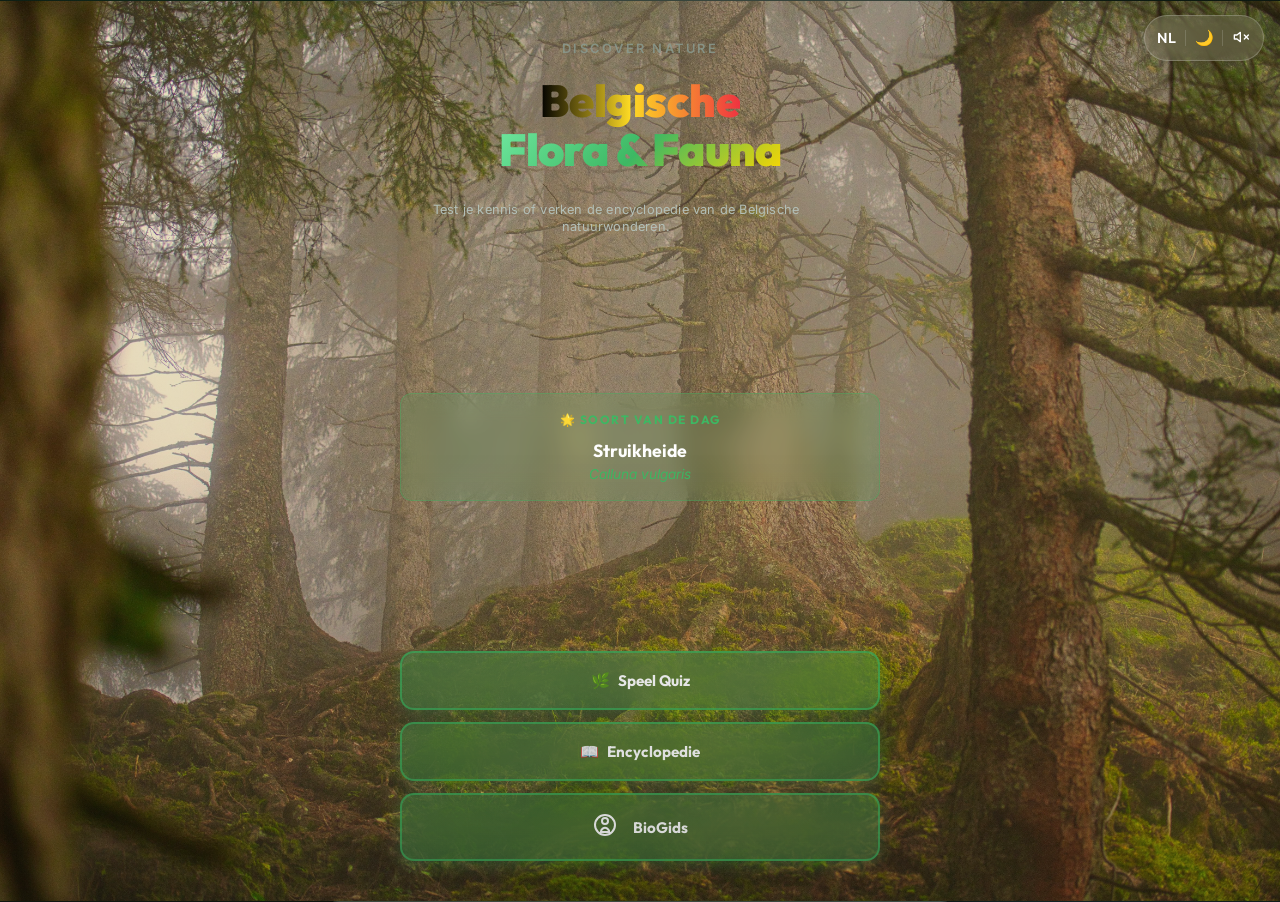
==== commit 06332266: "Increase button padding to match SOTD card height - Change button padding from 14px to 18px vertical" ====
--- a/index.html
+++ b/index.html
@@ -14,7 +14,7 @@
     <link rel="preconnect" href="https://fonts.googleapis.com">
     <link rel="preconnect" href="https://fonts.gstatic.com" crossorigin>
     <link href="https://fonts.googleapis.com/css2?family=Inter:wght@300;400;600;800&family=Outfit:wght@300;500;700;900&display=swap" rel="stylesheet">
-    <link rel="stylesheet" href="css/style.css?v=277">
+    <link rel="stylesheet" href="css/style.css?v=281">
 </head>
 <body>
     <div class="bg-shape bg-shape-1"></div>
--- a/css/style.css
+++ b/css/style.css
@@ -31,6 +31,27 @@
 body.light-mode .learn-card-info { background: rgba(255,255,255,0.9); }
 body.light-mode .learn-card-title, body.light-mode .learn-card-scientific { color: var(--text-primary); }
 body.light-mode .wrong-answer-card { background: rgba(0,0,0,0.04); border-color: rgba(0,0,0,0.1); }
+body.light-mode .hero-parallax-container { background: linear-gradient(135deg, #c8e6c9 0%, #e8f5e9 100%); }
+body.light-mode .hero-parallax-inner img { opacity: 0.65; }
+body.light-mode .hero-title-overlay { background: rgba(255,255,255,0.05); }
+body.light-mode .hero-title,
+body.light-mode .hero-description { color: var(--text-primary); }
+body.light-mode .hero-subtitle { color: var(--text-secondary); }
+body.light-mode .btn-hero {
+    background: rgba(61, 184, 99, 0.25);
+    border-color: rgba(61, 184, 99, 0.5);
+    box-shadow: 0 4px 16px rgba(61, 184, 99, 0.15);
+    color: var(--text-primary);
+}
+body.light-mode .btn-hero:hover {
+    background: rgba(61, 184, 99, 0.4);
+    border-color: rgba(61, 184, 99, 0.65);
+    box-shadow: 0 12px 32px rgba(61, 184, 99, 0.25);
+}
+body.light-mode .sotd-card-hero {
+    background: rgba(61, 184, 99, 0.12);
+    border-color: rgba(61, 184, 99, 0.3);
+}
 
 /* ==========================================================================
    Design System variables
@@ -401,6 +422,8 @@
     gap: 12px;
     width: 100%;
     max-width: 480px;
+    margin-left: auto;
+    margin-right: auto;
 }
 
 /* SOTD in Hero */
@@ -726,7 +749,7 @@
     border-radius: 14px;
     color: #fff;
     box-shadow: 0 4px 16px rgba(61, 184, 99, 0.3);
-    padding: 14px 20px;
+    padding: 18px 20px;
     font-size: 0.95rem;
     font-weight: 700;
     backdrop-filter: blur(20px);
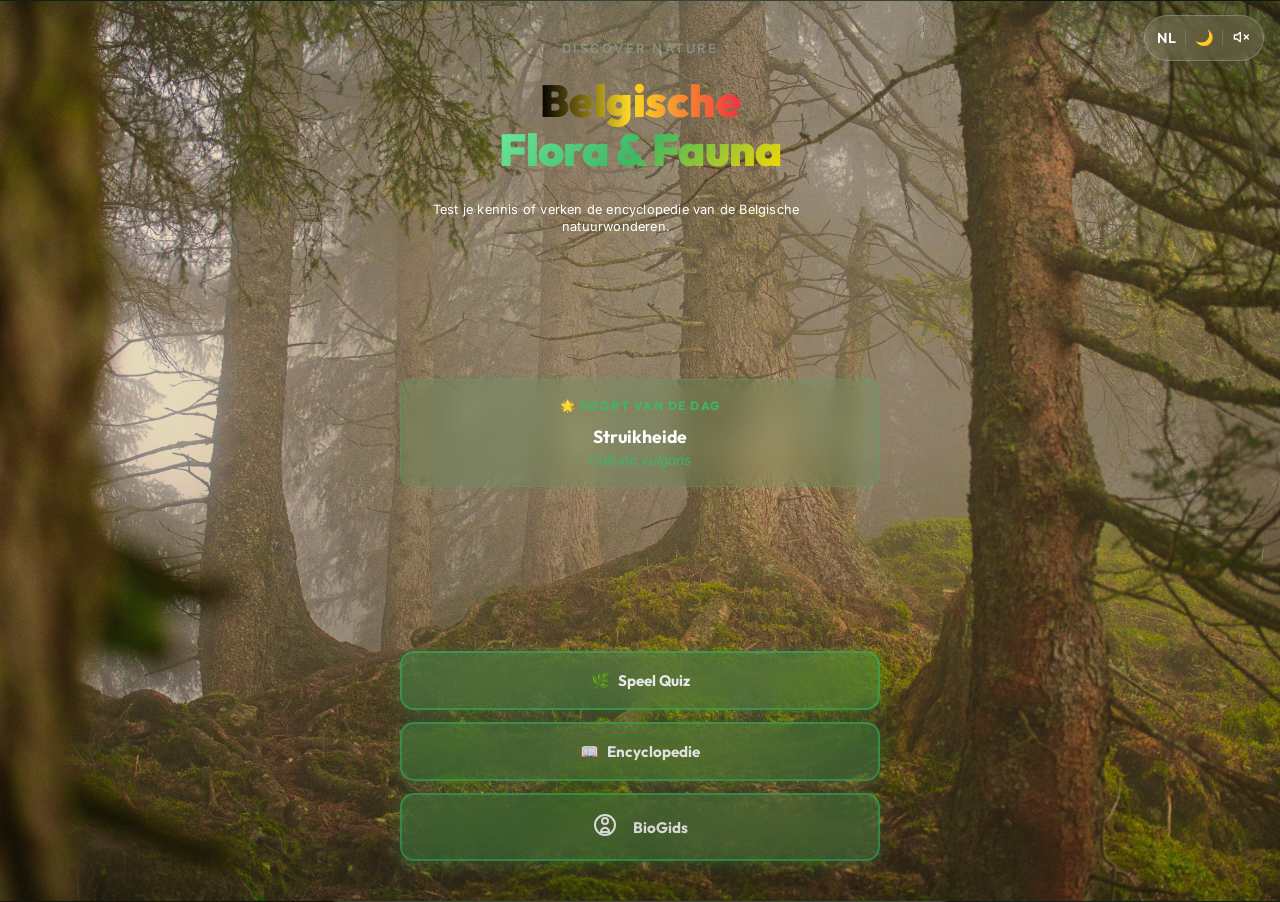
==== commit a269cd66: "Improve hero readability and spacing - Make description text white (var(--text-primary)) for better " ====
--- a/index.html
+++ b/index.html
@@ -14,7 +14,7 @@
     <link rel="preconnect" href="https://fonts.googleapis.com">
     <link rel="preconnect" href="https://fonts.gstatic.com" crossorigin>
     <link href="https://fonts.googleapis.com/css2?family=Inter:wght@300;400;600;800&family=Outfit:wght@300;500;700;900&display=swap" rel="stylesheet">
-    <link rel="stylesheet" href="css/style.css?v=281">
+    <link rel="stylesheet" href="css/style.css?v=282">
 </head>
 <body>
     <div class="bg-shape bg-shape-1"></div>
--- a/css/style.css
+++ b/css/style.css
@@ -422,8 +422,7 @@
     gap: 12px;
     width: 100%;
     max-width: 480px;
-    margin-left: auto;
-    margin-right: auto;
+    margin: 16px auto 0 auto;
 }
 
 /* SOTD in Hero */
@@ -432,7 +431,7 @@
     border: 1px solid rgba(61, 184, 99, 0.35);
     border-radius: 12px;
     padding: 18px 20px;
-    margin: 28px auto 20px auto;
+    margin: 16px auto 20px auto;
     width: 100%;
     max-width: 480px;
     backdrop-filter: blur(12px);
@@ -529,7 +528,7 @@
 
 .hero-description {
     font-size: 0.8rem;
-    color: var(--text-secondary);
+    color: var(--text-primary);
     line-height: 1.35;
     max-width: 90%;
 }
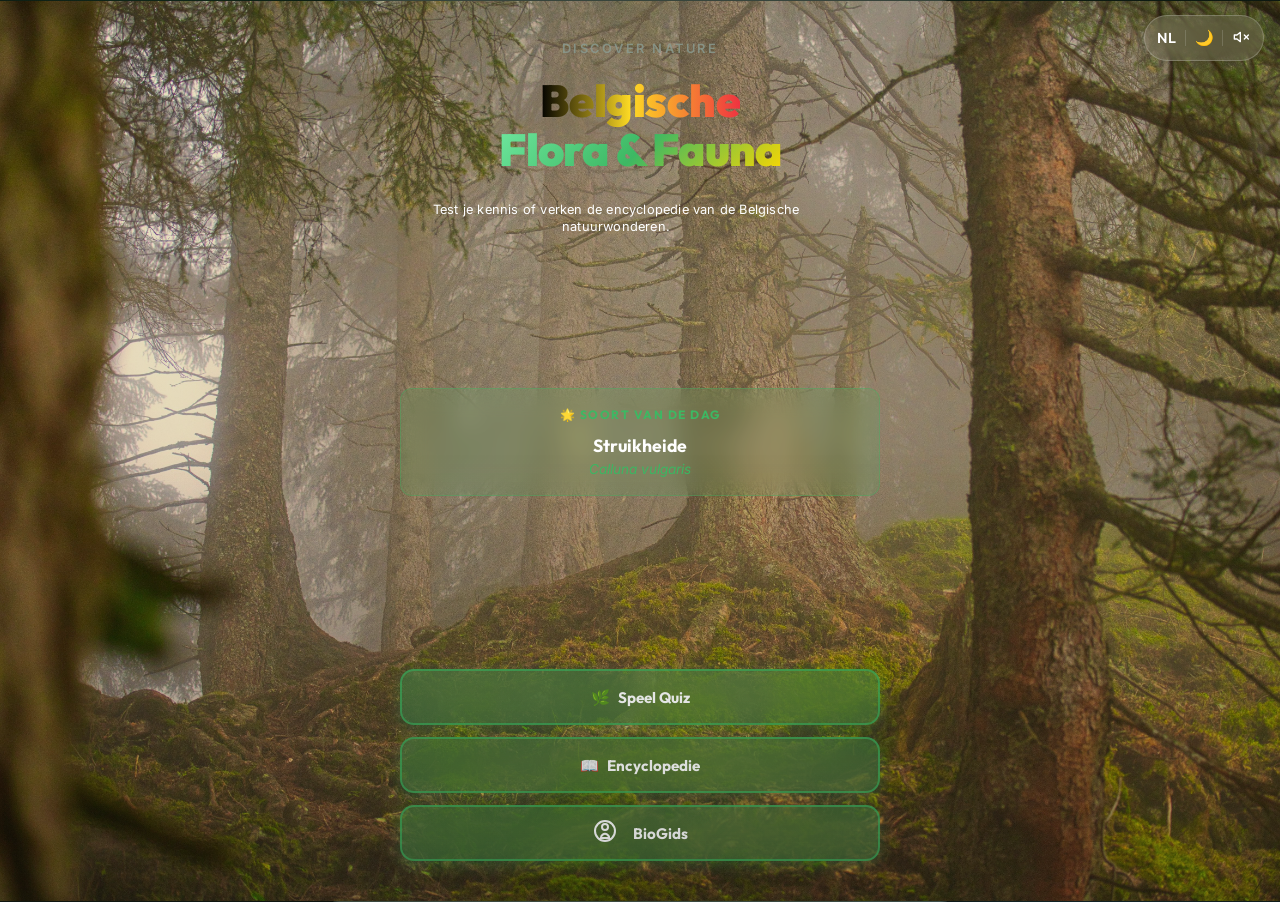
==== commit b4b8219a: "Fix button height consistency - ensure BioGids matches other buttons - Add fixed height (56px) to al" ====
--- a/index.html
+++ b/index.html
@@ -14,7 +14,7 @@
     <link rel="preconnect" href="https://fonts.googleapis.com">
     <link rel="preconnect" href="https://fonts.gstatic.com" crossorigin>
     <link href="https://fonts.googleapis.com/css2?family=Inter:wght@300;400;600;800&family=Outfit:wght@300;500;700;900&display=swap" rel="stylesheet">
-    <link rel="stylesheet" href="css/style.css?v=282">
+    <link rel="stylesheet" href="css/style.css?v=283">
 </head>
 <body>
     <div class="bg-shape bg-shape-1"></div>
--- a/css/style.css
+++ b/css/style.css
@@ -759,6 +759,8 @@
     align-items: center;
     justify-content: center;
     gap: 8px;
+    height: 56px;
+    white-space: nowrap;
 }
 
 .btn-hero-primary {
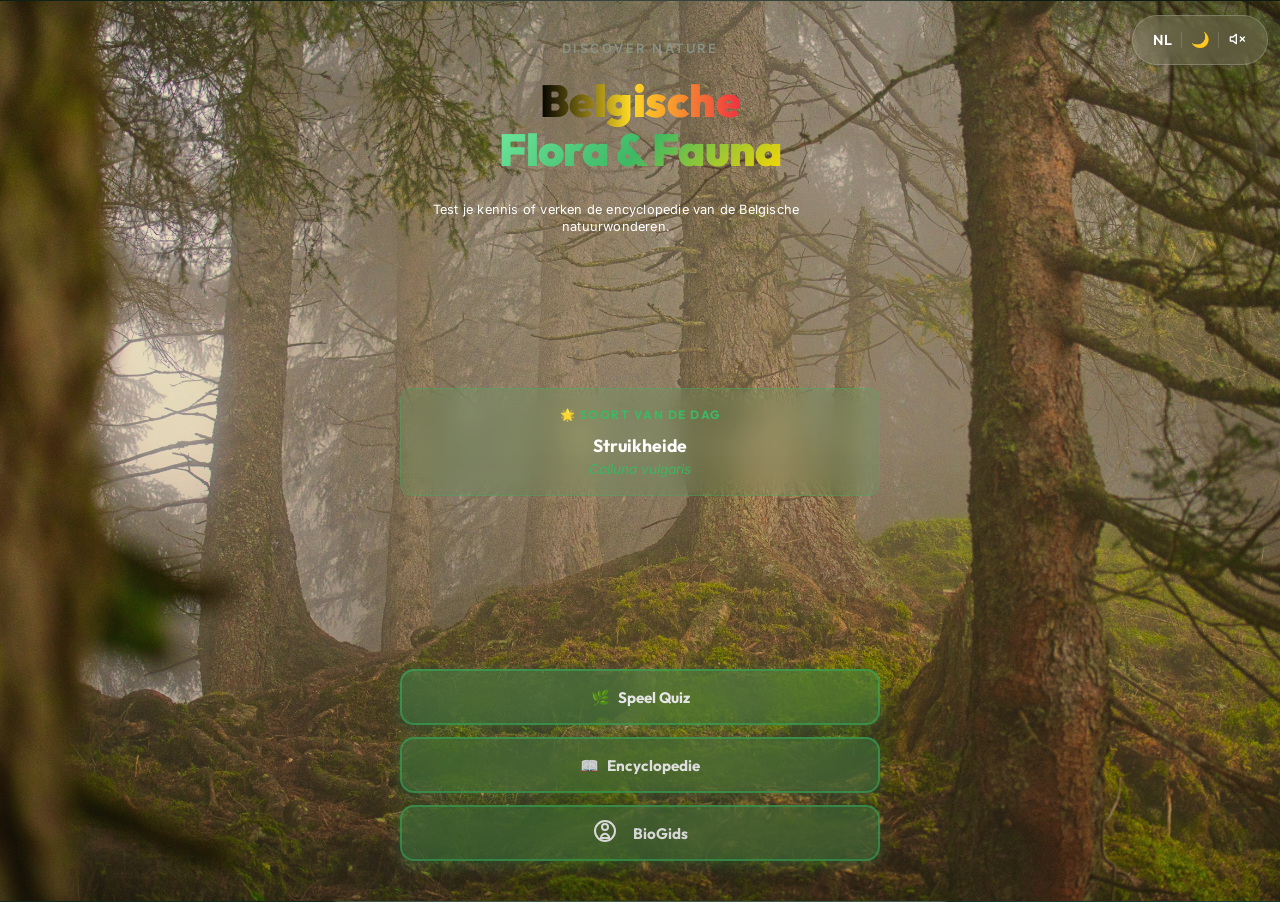
==== commit 6ce9df66: "Enhance quiz image display with larger sizing and full-screen viewer - Increase image-wrapper height" ====
--- a/index.html
+++ b/index.html
@@ -14,7 +14,7 @@
     <link rel="preconnect" href="https://fonts.googleapis.com">
     <link rel="preconnect" href="https://fonts.gstatic.com" crossorigin>
     <link href="https://fonts.googleapis.com/css2?family=Inter:wght@300;400;600;800&family=Outfit:wght@300;500;700;900&display=swap" rel="stylesheet">
-    <link rel="stylesheet" href="css/style.css?v=283">
+    <link rel="stylesheet" href="css/style.css?v=290">
 </head>
 <body>
     <div class="bg-shape bg-shape-1"></div>
@@ -155,15 +155,86 @@
 
         <!-- ══ 2. QUIZ CONFIG ══════════════════════════════════════════════ -->
         <section id="screen-config" class="screen hidden">
-            <div class="header-content">
-                <button class="icon-btn transition back-btn" data-target="screen-home">
-                    <span class="back-svg-target"></span>
-                </button>
-                <h1 data-i18n="setup">Quiz Instellen</h1>
-            </div>
-            <div class="config-hero">
-                <div class="config-hero-icon"><span class="quiz-svg-target"></span></div>
-                <p class="config-hero-sub" data-i18n="setupDesc">Kies je categorie en moeilijkheidsgraad</p>
+            <!-- Hero Header Section -->
+            <div class="config-hero-header">
+                <div class="config-hero-background">
+                    <img src="https://images.unsplash.com/photo-1441974231531-c6227db76b6e?w=1280&h=720&fit=crop"
+                         alt="Forest background"
+                         id="config-hero-img"
+                         referrerpolicy="no-referrer"
+                         onerror="this.parentElement.classList.add('hero-fallback')">
+                </div>
+                <div class="config-hero-overlay">
+                    <button class="icon-btn transition back-btn" data-target="screen-home">
+                        <span class="back-svg-target"></span>
+                    </button>
+                    <div class="config-hero-content">
+                        <div class="config-hero-icon"><span class="quiz-svg-target"></span></div>
+                        <h1 data-i18n="setup">Quiz Instellen</h1>
+                        <p class="config-hero-subtitle" data-i18n="setupDesc">Kies je categorie en moeilijkheidsgraad</p>
+                        <div style="height: 20px;"></div>
+                    </div>
+                    <!-- Category cards in hero -->
+                    <div class="config-hero-categories">
+                        <div id="category-selector-hero" class="cat-cards-wrap hero-inline">
+                            <div class="cat-cards-row">
+                                <button class="cat-card active" data-val="all" style="--card-hue:160;--card-color:#3db863">
+                                    <span class="cat-card-icon">🏞️</span>
+                                    <span class="cat-card-label">Alles</span>
+                                </button>
+                                <button class="cat-card" data-val="dieren" style="--card-hue:200;--card-color:#56c4e8">
+                                    <span class="cat-card-icon">🦁</span>
+                                    <span class="cat-card-label">Dieren</span>
+                                </button>
+                            </div>
+                            <div class="cat-cards-row">
+                                <button class="cat-card" data-val="planten" style="--card-hue:110;--card-color:#7ec860">
+                                    <span class="cat-card-icon">🌿</span>
+                                    <span class="cat-card-label">Planten</span>
+                                </button>
+                                <button class="cat-card" data-val="fungi" style="--card-hue:275;--card-color:#c87ef0">
+                                    <span class="cat-card-icon">🍄</span>
+                                    <span class="cat-card-label">Paddenstoelen</span>
+                                </button>
+                            </div>
+                        </div>
+
+                        <!-- Difficulty in hero -->
+                        <div class="difficulty-bar hero-inline" id="difficulty-selector-hero">
+                            <button class="diff-btn active" data-val="easy">
+                                <span class="diff-stars">★</span>
+                                <span class="diff-label">Gemakkelijk</span>
+                            </button>
+                            <button class="diff-btn" data-val="medium">
+                                <span class="diff-stars">★★</span>
+                                <span class="diff-label">Gemiddeld</span>
+                            </button>
+                            <button class="diff-btn" data-val="hard">
+                                <span class="diff-stars">★★★</span>
+                                <span class="diff-label">Moeilijk</span>
+                            </button>
+                            <button class="diff-btn" data-val="mixed">
+                                <span class="diff-stars">🔀</span>
+                                <span class="diff-label">Willekeurig</span>
+                            </button>
+                        </div>
+
+                        <!-- Quiz Length in hero -->
+                        <div class="length-selector-row hero-inline" id="length-selector-hero">
+                            <button class="length-btn" data-val="5">5</button>
+                            <button class="length-btn active" data-val="10">10</button>
+                            <button class="length-btn" data-val="20">20</button>
+                        </div>
+
+                        <!-- Species count in hero -->
+                        <div id="config-species-count-hero" class="config-species-count-hero"></div>
+
+                        <!-- Start Quiz button in hero -->
+                        <div class="config-hero-start-button">
+                            <button id="btn-start-quiz" class="btn btn-primary w-100">Start Quiz</button>
+                        </div>
+                    </div>
+                </div>
             </div>
             <div class="config-options">
                 <!-- Category cards -->
@@ -173,7 +244,7 @@
                         <!-- Row 1: Alles + Dieren -->
                         <div class="cat-cards-row">
                             <button class="cat-card active" data-val="all" style="--card-hue:160;--card-color:#3db863">
-                                <span class="cat-card-icon">🌍</span>
+                                <span class="cat-card-icon">🏞️</span>
                                 <span class="cat-card-label">Alles</span>
                             </button>
                             <button class="cat-card" data-val="dieren" style="--card-hue:200;--card-color:#56c4e8">
@@ -294,6 +365,16 @@
                 <button id="btn-next-question" class="btn btn-primary btn-next hidden">
                     <span data-i18n="next">Next</span> →
                 </button>
+            </div>
+
+            <!-- Full-screen image viewer -->
+            <div id="image-fullscreen" class="image-fullscreen">
+                <button class="image-fullscreen-close">✕</button>
+                <button class="image-fullscreen-nav prev" style="display:none;">❮</button>
+                <div class="image-fullscreen-content">
+                    <img id="image-fullscreen-img" src="" alt="Full-screen view" />
+                </div>
+                <button class="image-fullscreen-nav next" style="display:none;">❯</button>
             </div>
         </section>
 
@@ -578,9 +659,9 @@
         </div>
     </div>
 
-    <script src="js/data/species_data.js?v=275"></script>
-    <script src="js/data/biogids_data.js?v=275"></script>
-    <script src="js/app.js?v=275"></script>
+    <script src="js/data/species_data.js?v=291"></script>
+    <script src="js/data/biogids_data.js?v=291"></script>
+    <script src="js/app.js?v=291"></script>
     <script>
         if ('serviceWorker' in navigator) {
             window.addEventListener('load', () => {
--- a/css/style.css
+++ b/css/style.css
@@ -120,7 +120,7 @@
 }
 
 body {
-    background-color: var(--bg-dark);
+    background: linear-gradient(135deg, var(--bg-gradient-start), var(--bg-gradient-end));
     color: var(--text-primary);
     font-family: var(--font-body);
     min-height: 100vh;
@@ -293,11 +293,11 @@
    ========================================================================== */
 .hero-parallax-container {
     width: 100vw;
-    height: 100vh;
+    min-height: 100vh;
     margin-top: 0;
     margin-left: calc(-50vw + 50%);
     border-radius: 0;
-    overflow: hidden;
+    overflow: visible;
     position: relative;
     box-shadow: none;
     background: linear-gradient(135deg, #c8e6c9 0%, #e8f5e9 100%);
@@ -305,11 +305,12 @@
 
 .hero-parallax-inner {
     width: 100%;
-    height: 100%;
+    height: 100vh;
     position: absolute;
     top: 0;
     left: 0;
     will-change: transform;
+    overflow: hidden;
 }
 
 .hero-parallax-inner img {
@@ -338,14 +339,14 @@
 .hero-controls-bar {
     position: absolute;
     top: 14px;
-    right: 16px;
+    right: 12px;
     z-index: 3;
     margin: 0 !important;
     background: rgba(255, 255, 255, 0.12) !important;
     border: 1px solid rgba(255, 255, 255, 0.2) !important;
     border-radius: 50px !important;
     backdrop-filter: blur(12px) !important;
-    padding: 6px 4px !important;
+    padding: 8px 12px !important;
     display: flex !important;
     align-items: center !important;
     gap: 0 !important;
@@ -393,7 +394,9 @@
 /* Title overlay on hero */
 .hero-title-overlay {
     position: absolute;
-    inset: 0;
+    top: 0;
+    left: 0;
+    right: 0;
     display: flex;
     flex-direction: column;
     justify-content: space-between;
@@ -408,6 +411,7 @@
     );
     color: var(--text-primary);
     text-align: center;
+    min-height: 100vh;
 }
 
 .hero-content-top {
@@ -675,7 +679,7 @@
 .btn-primary {
     background: var(--accent-primary);
     color: #fff;
-    border: 2px solid var(--accent-primary);
+    border: none;
     box-shadow: 0 4px 15px rgba(61, 184, 99, 0.3);
 }
 
@@ -787,6 +791,13 @@
     display: none;
 }
 
+#screen-config .action-buttons {
+    display: flex;
+    flex-direction: column;
+    gap: 12px;
+    padding: 24px 16px;
+}
+
 .bottom { margin-top: auto; }
 .w-100 { width: 100%; }
 
@@ -794,32 +805,306 @@
    Config Selectors
    ========================================================================== */
 /* Config hero header */
-.config-hero {
+/* Config Hero Header - Full Immersive Hero */
+.config-hero-header {
+    width: 100vw;
+    height: 100vh;
+    min-height: 100vh;
+    margin-top: 0;
+    margin-left: calc(-50vw + 50%);
+    position: relative;
+    overflow: hidden;
+}
+
+.config-hero-background {
+    width: 100%;
+    height: 100%;
+    position: absolute;
+    top: 0;
+    left: 0;
+    overflow: hidden;
+}
+
+.config-hero-background img {
+    width: 100%;
+    height: 100%;
+    object-fit: cover;
+    display: block;
+    filter: brightness(0.8);
+}
+
+.config-hero-overlay {
+    position: absolute;
+    inset: 0;
+    display: flex;
+    flex-direction: column;
+    align-items: center;
+    padding: 24px 24px 0;
+    z-index: 2;
+    background: linear-gradient(
+        180deg,
+        rgba(0, 0, 0, 0.3) 0%,
+        rgba(0, 0, 0, 0.4) 50%,
+        rgba(0, 0, 0, 0.5) 100%
+    );
+}
+
+.config-hero-overlay .back-btn {
+    align-self: flex-start;
+    margin-bottom: 32px;
+}
+
+.config-hero-content {
+    display: flex;
+    flex-direction: column;
+    align-items: center;
+    justify-content: flex-start;
     text-align: center;
-    padding: 16px 0 8px;
+    width: 100%;
+    padding-top: 20px;
 }
 
 .config-hero-icon {
-    margin-bottom: 8px;
+    margin-bottom: 20px;
     color: var(--accent-primary);
-    filter: drop-shadow(0 0 12px rgba(61, 184, 99, 0.3));
+    filter: drop-shadow(0 0 20px rgba(61, 184, 99, 0.5));
     line-height: 1;
-}
+    animation: float 3s ease-in-out infinite;
+}
+
 .config-hero-icon svg {
-    width: 40px;
-    height: 40px;
-}
-
-.config-hero h2 {
+    width: 60px;
+    height: 60px;
+}
+
+#screen-config h1 {
     font-family: var(--font-heading);
-    font-size: 1.5rem;
-    margin-bottom: 4px;
-}
-
-.config-hero-sub {
+    font-size: 2.8rem;
+    font-weight: 900;
+    margin: -15px 0 16px 0;
+    color: white;
+    text-shadow: 0 4px 12px rgba(0, 0, 0, 0.5);
+    letter-spacing: -0.5px;
+}
+
+.config-hero-subtitle {
+    font-size: 1.05rem;
+    color: rgba(255, 255, 255, 0.95);
+    margin: 0;
+    max-width: 500px;
+    letter-spacing: 0.3px;
+    font-weight: 400;
+}
+
+@keyframes float {
+    0%, 100% { transform: translateY(0px); }
+    50% { transform: translateY(-12px); }
+}
+
+/* Fallback for failed images */
+.config-hero-header.hero-fallback .config-hero-background::before {
+    content: '🌲🦊🌿🐦🍄';
+    position: absolute;
+    inset: 0;
+    display: flex;
+    align-items: center;
+    justify-content: center;
+    font-size: 4rem;
+    background: linear-gradient(135deg, #c8e6c9 0%, #e8f5e9 100%);
+}
+
+/* Category cards in hero section */
+.config-hero-categories {
+    width: 100%;
+    padding: 0 24px;
+    display: flex;
+    flex-direction: column;
+    gap: 16px;
+    margin-top: 16px;
+}
+
+/* Species count in hero */
+.config-species-count-hero {
+    text-align: center;
     font-size: 0.85rem;
-    color: var(--text-secondary);
-    margin: 0;
+    color: rgba(255, 255, 255, 0.8);
+    padding: 8px 0 0px;
+    font-family: var(--font-body);
+    letter-spacing: 0.02em;
+    margin-top: 8px;
+}
+
+/* Start button in hero */
+.config-hero-start-button {
+    width: 100%;
+    padding: 0 24px;
+    margin-top: auto;
+    margin-bottom: 48px;
+}
+
+.config-hero-start-button .btn {
+    width: 100%;
+    padding: 14px 20px;
+    font-size: 1.05rem;
+    font-weight: 700;
+    border-radius: 12px;
+}
+
+.cat-cards-wrap.hero-inline {
+    display: flex;
+    flex-direction: column;
+    gap: 16px;
+    width: 100%;
+}
+
+.cat-cards-wrap.hero-inline .cat-cards-row {
+    display: grid;
+    grid-template-columns: 1fr 1fr;
+    gap: 12px;
+    width: 100%;
+}
+
+.cat-cards-wrap.hero-inline .cat-card {
+    padding: 16px 12px;
+    font-size: 0.95rem;
+    height: auto;
+    min-height: 95px;
+    display: flex;
+    flex-direction: column;
+    align-items: center;
+    justify-content: center;
+    gap: 10px;
+    background: rgba(var(--rgb-color), 0.2);
+    border: 2px solid rgba(var(--rgb-color), 0.5);
+    transition: all 0.3s ease;
+    border-radius: 14px;
+}
+
+.cat-cards-wrap.hero-inline .cat-card:hover {
+    background: rgba(var(--rgb-color), 0.3);
+    border-color: rgba(var(--rgb-color), 0.7);
+    transform: translateY(-6px);
+    box-shadow: 0 6px 20px rgba(var(--rgb-color), 0.25);
+}
+
+.cat-cards-wrap.hero-inline .cat-card.active {
+    background: rgba(var(--rgb-color), 0.4);
+    border-color: rgba(var(--rgb-color), 0.9);
+    box-shadow: 0 10px 30px rgba(var(--rgb-color), 0.4);
+}
+
+.cat-cards-wrap.hero-inline .cat-card-icon {
+    font-size: 2.6rem;
+    filter: drop-shadow(0 2px 8px rgba(0, 0, 0, 0.3));
+}
+
+.cat-cards-wrap.hero-inline .cat-card-label {
+    font-weight: 700;
+    color: white;
+    text-shadow: 0 2px 6px rgba(0, 0, 0, 0.4);
+    font-size: 1rem;
+    letter-spacing: 0.3px;
+}
+
+/* Difficulty selector in hero */
+.difficulty-bar.hero-inline {
+    width: 100%;
+    display: grid;
+    grid-template-columns: repeat(4, 1fr);
+    gap: 6px;
+    border-radius: 12px;
+    overflow: visible;
+    border: none;
+    margin-top: 12px;
+}
+
+.difficulty-bar.hero-inline .diff-btn {
+    padding: 10px 6px;
+    background: rgba(0, 0, 0, 0.35);
+    border: 1.5px solid rgba(255, 255, 255, 0.15);
+    border-radius: 10px;
+    color: rgba(255, 255, 255, 0.9);
+    font-size: 0.8rem;
+    transition: all 0.3s ease;
+    display: flex;
+    flex-direction: column;
+    align-items: center;
+    gap: 4px;
+}
+
+.difficulty-bar.hero-inline .diff-btn:hover {
+    background: rgba(255, 255, 255, 0.12);
+    color: white;
+    transform: translateY(-2px);
+}
+
+.difficulty-bar.hero-inline .diff-btn.active {
+    background: rgba(61, 184, 99, 0.35);
+    border-color: rgba(61, 184, 99, 0.6);
+    color: #fff;
+    box-shadow: 0 0 12px rgba(61, 184, 99, 0.3);
+}
+
+.difficulty-bar.hero-inline .diff-stars {
+    font-size: 0.95rem;
+    letter-spacing: 0px;
+}
+
+.difficulty-bar.hero-inline .diff-label {
+    font-size: 0.75rem;
+}
+
+/* Length selector in hero */
+.length-selector-row.hero-inline {
+    width: 100%;
+    display: grid;
+    grid-template-columns: 1fr 1fr 1fr;
+    gap: 8px;
+    margin-top: 12px;
+}
+
+.length-selector-row.hero-inline .length-btn {
+    background: rgba(0, 0, 0, 0.35);
+    border: 1.5px solid rgba(255, 255, 255, 0.15);
+    border-radius: 10px;
+    padding: 12px 8px;
+    color: rgba(255, 255, 255, 0.9);
+    font-size: 1rem;
+    font-weight: 700;
+    cursor: pointer;
+    transition: all 0.3s ease;
+    text-align: center;
+}
+
+.length-selector-row.hero-inline .length-btn:hover {
+    background: rgba(255, 255, 255, 0.12);
+    color: white;
+}
+
+.length-selector-row.hero-inline .length-btn.active {
+    background: rgba(61, 184, 99, 0.35);
+    border-color: rgba(61, 184, 99, 0.6);
+    color: #fff;
+    box-shadow: 0 0 16px rgba(61, 184, 99, 0.25);
+}
+
+/* Hide original selectors in config-options (now in hero) */
+#screen-config .config-options .form-group:first-of-type {
+    display: none;
+}
+
+#screen-config .config-options .form-group:nth-of-type(2) {
+    display: none;
+}
+
+/* Hide the quiz length selector (now in hero) */
+#screen-config > .form-group {
+    display: none;
+}
+
+/* Hide the old action buttons (now in hero) */
+#screen-config .action-buttons.bottom {
+    display: none;
 }
 
 .form-group { margin-bottom: 30px; }
@@ -854,6 +1139,11 @@
     padding: 8px 0 4px;
     font-family: var(--font-body);
     letter-spacing: 0.02em;
+}
+
+/* Hide the duplicate species count below the hero */
+#screen-config #config-species-count {
+    display: none;
 }
 
 /* ── Category Cards ──────────────────────────────────────────────── */
@@ -1142,7 +1432,7 @@
    ========================================================================== */
 .image-wrapper {
     width: 100%;
-    height: 250px;
+    height: 400px;
     margin: 20px 0;
     border-radius: var(--border-radius-md);
     overflow: hidden;
@@ -1152,6 +1442,7 @@
     align-items: center;
     background: rgba(0, 0, 0, 0.2);
     border: 1px solid rgba(255, 255, 255, 0.1);
+    cursor: pointer;
 }
 
 .image-wrapper img {
@@ -3351,3 +3642,94 @@
     .splash-loader { animation-duration: 0.01ms !important; animation-delay: 0ms !important; }
     .splash-screen.splash-exit { transition-duration: 0.01ms !important; }
 }
+
+/* Full-screen image modal */
+.image-fullscreen {
+    position: fixed;
+    top: 0;
+    left: 0;
+    right: 0;
+    bottom: 0;
+    background: rgba(0, 0, 0, 0.95);
+    display: none;
+    align-items: center;
+    justify-content: center;
+    z-index: 1000;
+    animation: fadeIn 0.2s ease;
+}
+
+.image-fullscreen.active {
+    display: flex;
+}
+
+.image-fullscreen-content {
+    position: relative;
+    width: 90vw;
+    height: 90vh;
+    max-width: 1200px;
+    max-height: 800px;
+    display: flex;
+    align-items: center;
+    justify-content: center;
+}
+
+.image-fullscreen img {
+    max-width: 100%;
+    max-height: 100%;
+    object-fit: contain;
+    border-radius: 8px;
+}
+
+.image-fullscreen-close {
+    position: absolute;
+    top: 20px;
+    right: 20px;
+    background: rgba(255, 255, 255, 0.1);
+    color: white;
+    border: none;
+    width: 44px;
+    height: 44px;
+    border-radius: 50%;
+    cursor: pointer;
+    font-size: 28px;
+    display: flex;
+    align-items: center;
+    justify-content: center;
+    transition: all 0.3s;
+    backdrop-filter: blur(4px);
+}
+
+.image-fullscreen-close:hover {
+    background: rgba(255, 255, 255, 0.2);
+}
+
+.image-fullscreen-nav {
+    position: absolute;
+    top: 50%;
+    transform: translateY(-50%);
+    background: rgba(255, 255, 255, 0.1);
+    color: white;
+    border: none;
+    width: 50px;
+    height: 50px;
+    border-radius: 50%;
+    cursor: pointer;
+    font-size: 24px;
+    display: flex;
+    align-items: center;
+    justify-content: center;
+    transition: all 0.3s;
+    backdrop-filter: blur(4px);
+}
+
+.image-fullscreen-nav:hover {
+    background: rgba(255, 255, 255, 0.2);
+}
+
+.image-fullscreen-nav.prev {
+    left: 20px;
+}
+
+.image-fullscreen-nav.next {
+    right: 20px;
+}
